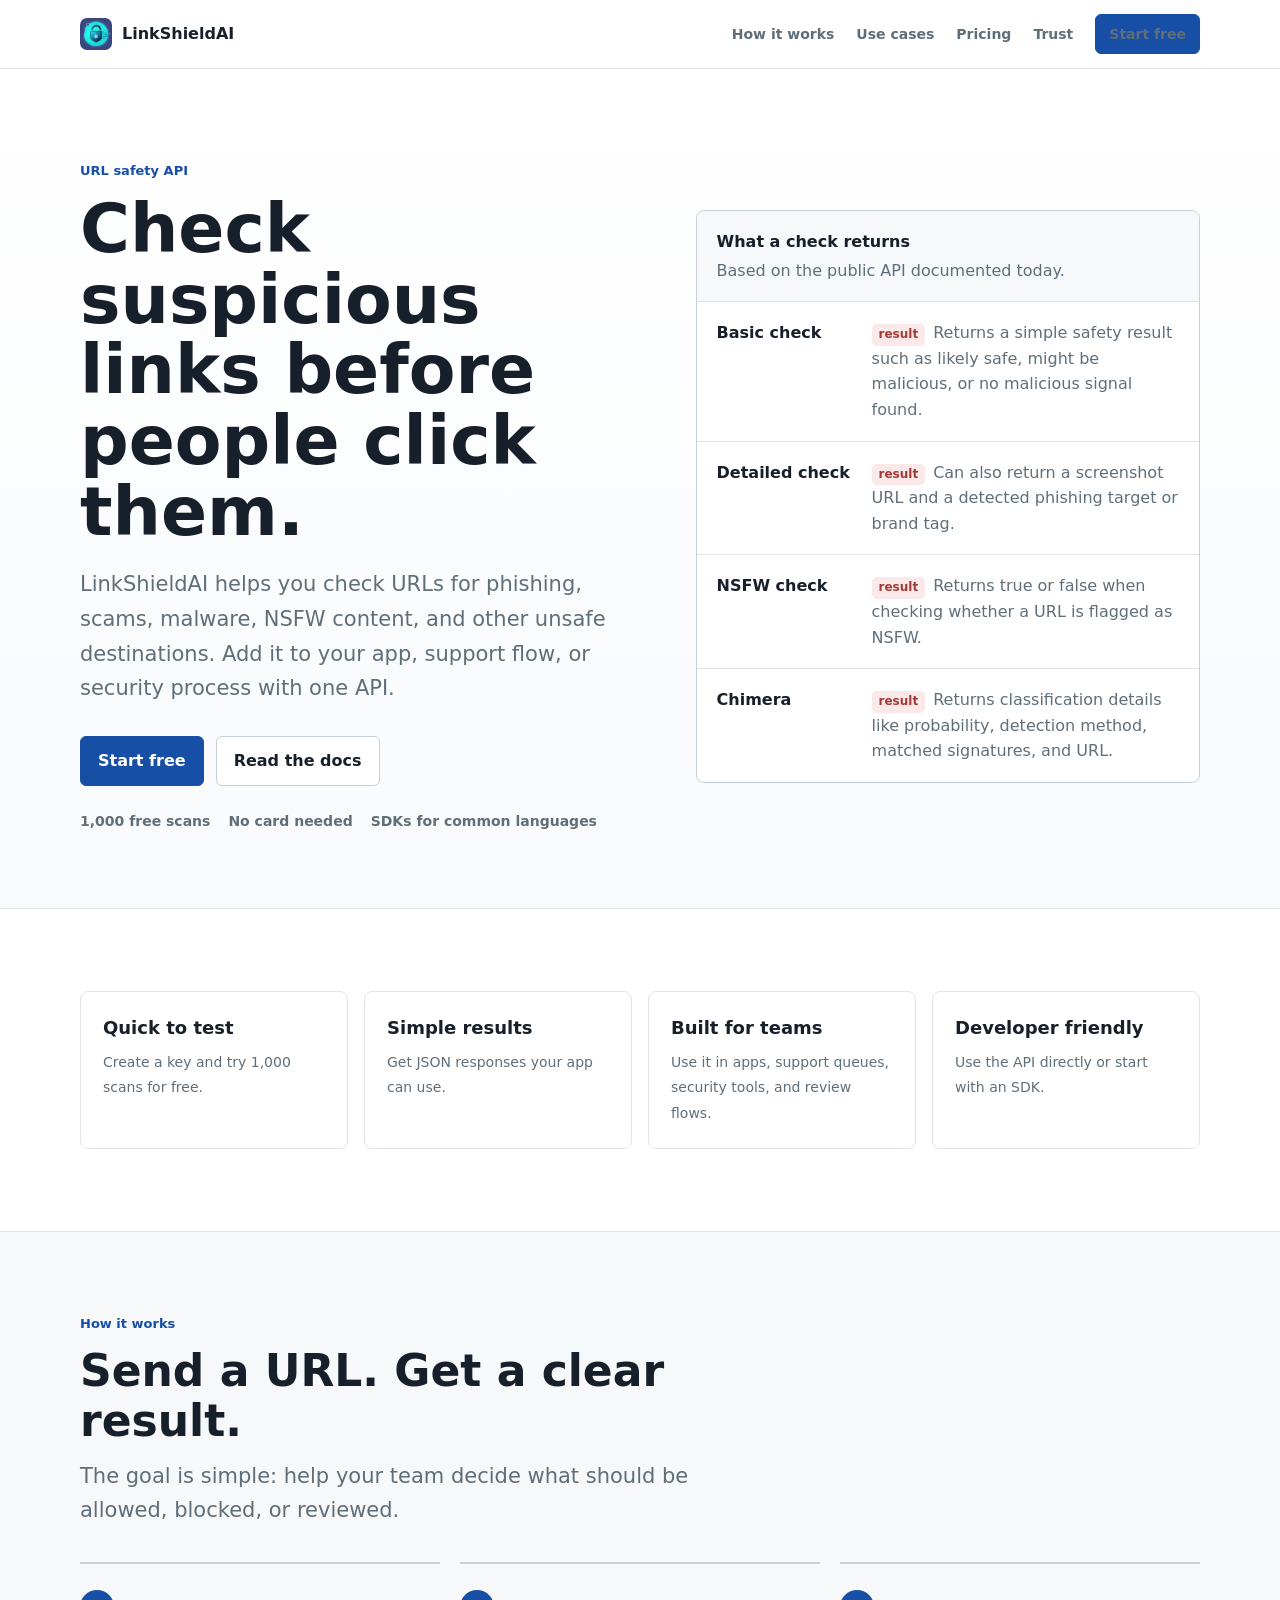
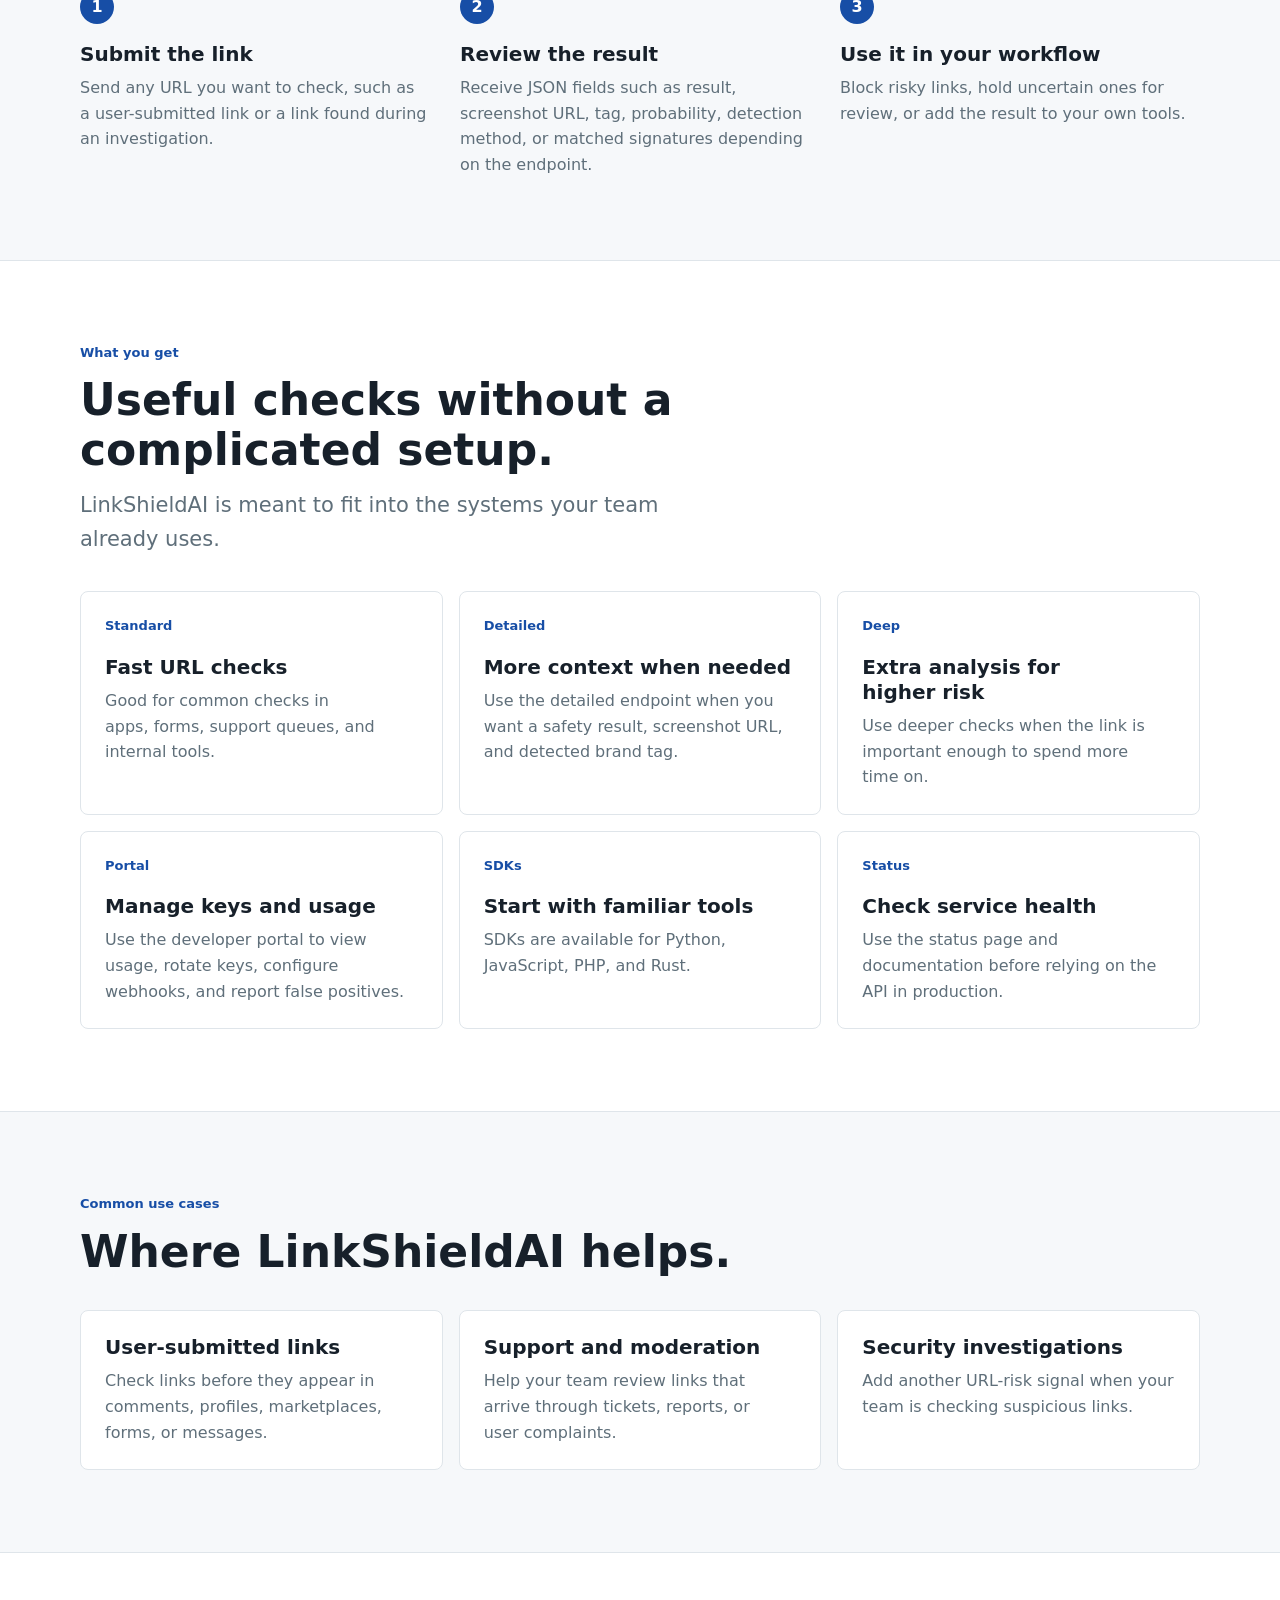
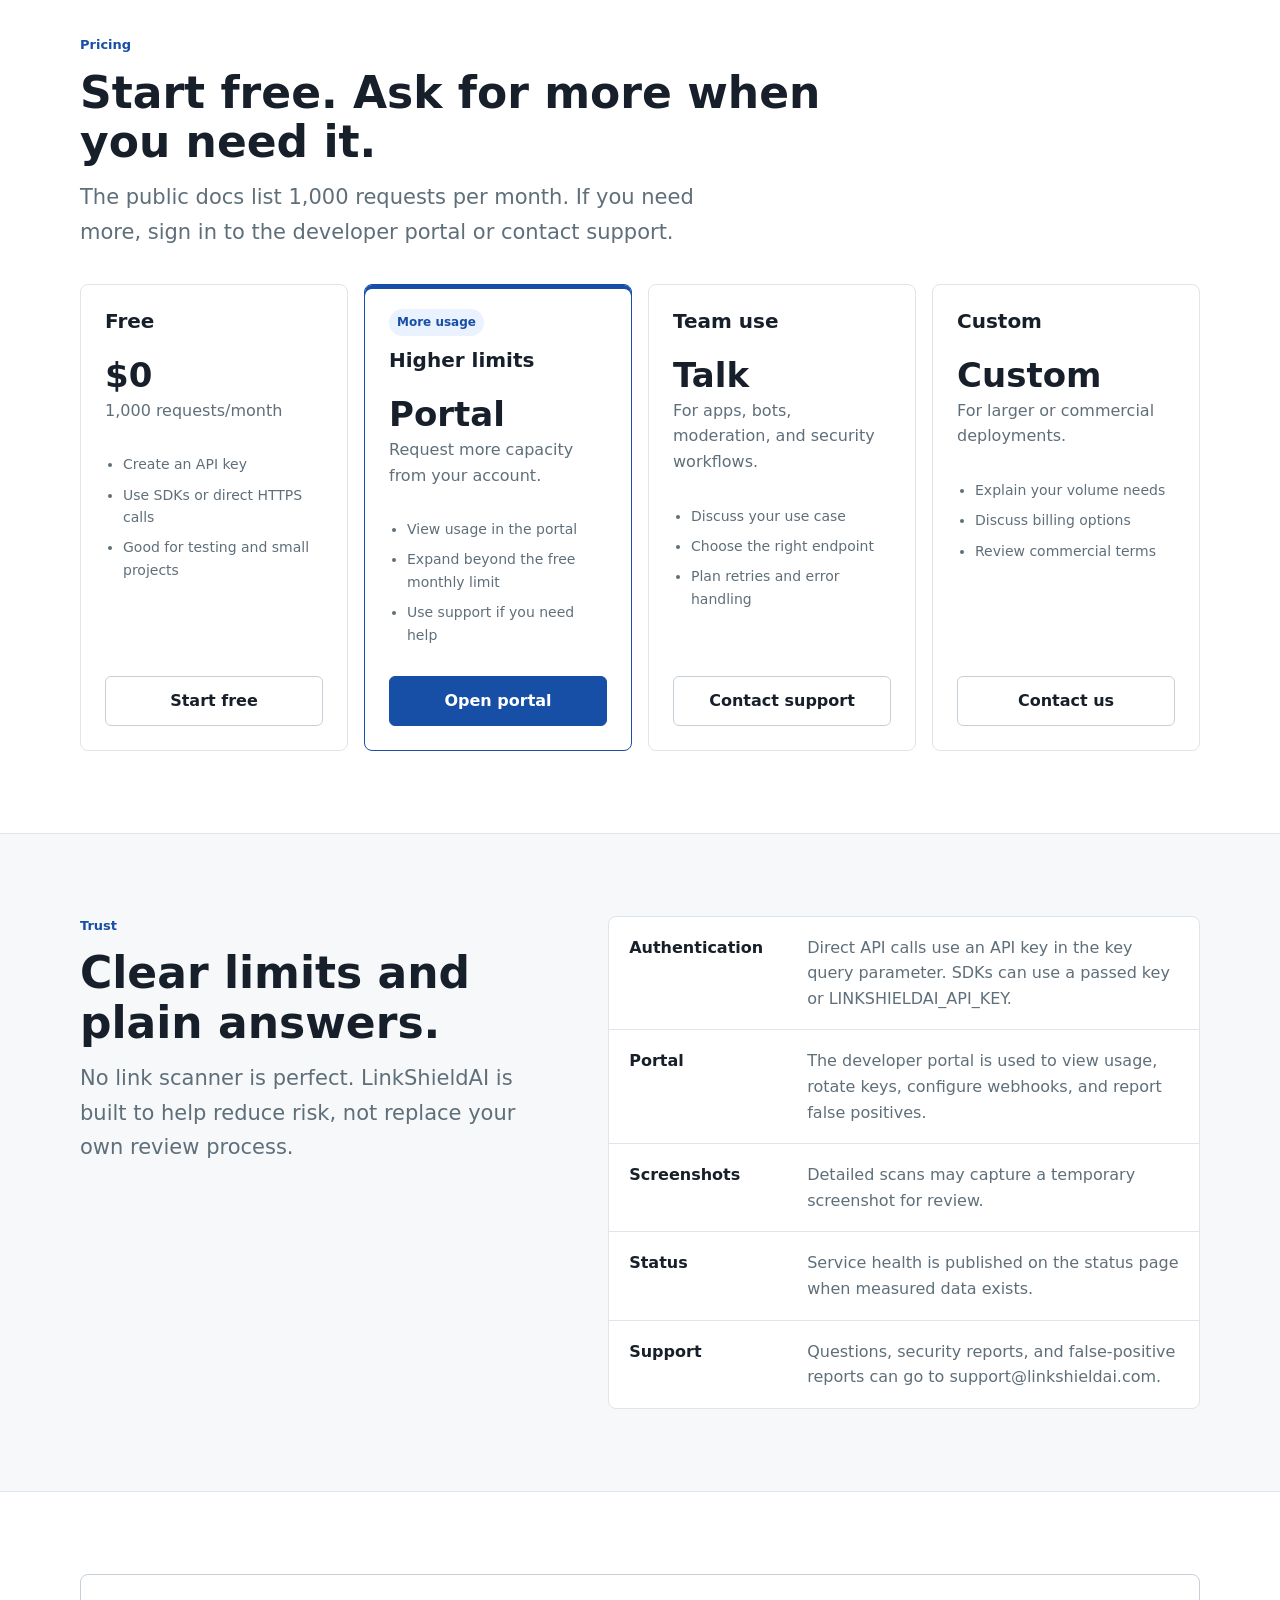
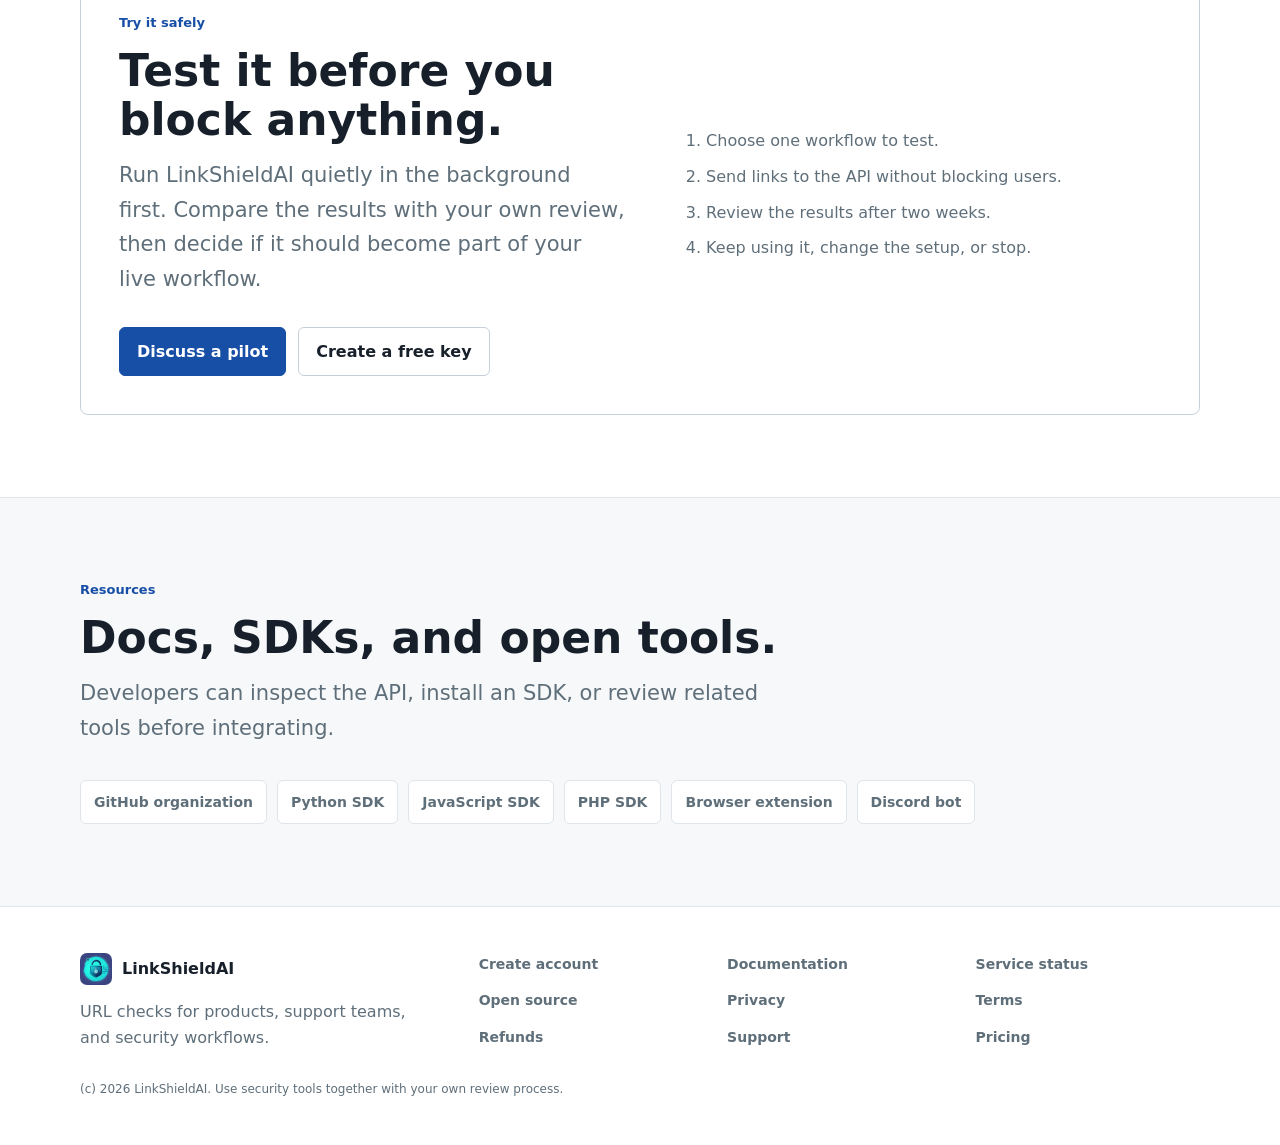
==== index.html @ 3c416af1 "Revamped the site. - Clearer text, product goals. - Changed design." ====
<!doctype html>
<html lang="en">
<head>
  <meta charset="utf-8">
  <meta name="viewport" content="width=device-width, initial-scale=1">
  <meta name="description" content="LinkShieldAI checks URLs for phishing, scams, malware, redirects, and unsafe content before people click.">
  <meta name="theme-color" content="#ffffff">
  <title>LinkShieldAI | Check risky links before people click</title>
  <link rel="icon" type="image/png" href="lsa.png">
  <link rel="apple-touch-icon" href="lsa.png">
  <style>
    :root {
      color-scheme: light;
      --bg: #ffffff;
      --soft-bg: #f6f8fa;
      --text: #17202a;
      --muted: #5f6f7a;
      --line: #dfe5ea;
      --line-dark: #c7d0d8;
      --primary: #174ea6;
      --primary-dark: #123c80;
      --good: #1f7a4d;
      --warn: #a15c00;
      --bad: #a33a35;
      --max: 1120px;
    }

    * { box-sizing: border-box; }
    html { scroll-behavior: smooth; }
    body {
      margin: 0;
      background: var(--bg);
      color: var(--text);
      font: 16px/1.6 Inter, ui-sans-serif, system-ui, -apple-system, "Segoe UI", sans-serif;
    }
    a { color: inherit; }
    img { max-width: 100%; }
    :focus-visible { outline: 3px solid rgba(23, 78, 166, .35); outline-offset: 3px; }

    .skip {
      position: fixed;
      top: 10px;
      left: 10px;
      z-index: 20;
      transform: translateY(-160%);
      padding: 10px 14px;
      border-radius: 6px;
      background: var(--text);
      color: #fff;
      font-weight: 800;
    }
    .skip:focus { transform: none; }

    .wrap {
      width: min(var(--max), calc(100% - 40px));
      margin: auto;
    }

    .topbar {
      position: sticky;
      top: 0;
      z-index: 10;
      border-bottom: 1px solid var(--line);
      background: rgba(255, 255, 255, .94);
      backdrop-filter: blur(12px);
    }
    .nav {
      min-height: 68px;
      display: flex;
      align-items: center;
      justify-content: space-between;
      gap: 24px;
    }
    .brand {
      display: flex;
      align-items: center;
      gap: 10px;
      color: var(--text);
      text-decoration: none;
      font-weight: 850;
    }
    .brand img {
      width: 32px;
      height: 32px;
      border-radius: 7px;
      object-fit: cover;
    }
    .nav-links {
      display: flex;
      align-items: center;
      gap: 22px;
    }
    .nav-links a {
      color: var(--muted);
      text-decoration: none;
      font-size: 14px;
      font-weight: 700;
    }
    .nav-links a:hover { color: var(--text); }

    .button {
      display: inline-flex;
      min-height: 46px;
      align-items: center;
      justify-content: center;
      padding: 11px 17px;
      border: 1px solid var(--primary);
      border-radius: 6px;
      background: var(--primary);
      color: #fff;
      text-decoration: none;
      font-weight: 800;
    }
    .button:hover { background: var(--primary-dark); border-color: var(--primary-dark); }
    .button.secondary {
      background: #fff;
      color: var(--text);
      border-color: var(--line-dark);
    }
    .button.secondary:hover {
      background: var(--soft-bg);
      border-color: var(--line-dark);
    }
    .button.small {
      min-height: 38px;
      padding: 8px 13px;
      font-size: 14px;
    }

    .hero {
      padding: 92px 0 76px;
      border-bottom: 1px solid var(--line);
      background: linear-gradient(180deg, #fff 0%, #f8fafc 100%);
    }
    .hero-grid {
      display: grid;
      grid-template-columns: minmax(0, 1.05fr) minmax(340px, .95fr);
      gap: 58px;
      align-items: center;
    }
    .eyebrow {
      margin: 0 0 12px;
      color: var(--primary);
      font-size: 13px;
      font-weight: 800;
    }
    h1, h2, h3, p { text-wrap: pretty; }
    h1 {
      max-width: 760px;
      margin: 0 0 20px;
      font-size: clamp(40px, 5.6vw, 68px);
      line-height: 1.04;
      letter-spacing: 0;
    }
    h2 {
      max-width: 760px;
      margin: 0 0 14px;
      font-size: clamp(30px, 3.6vw, 44px);
      line-height: 1.12;
      letter-spacing: 0;
    }
    h3 {
      margin: 0 0 8px;
      font-size: 20px;
      line-height: 1.25;
    }
    p { margin: 0; }
    .lead {
      max-width: 680px;
      color: var(--muted);
      font-size: clamp(18px, 2vw, 21px);
      line-height: 1.65;
    }
    .hero-actions {
      display: flex;
      flex-wrap: wrap;
      gap: 12px;
      margin-top: 30px;
    }
    .trust-line {
      display: flex;
      flex-wrap: wrap;
      gap: 10px 18px;
      margin-top: 24px;
      color: var(--muted);
      font-size: 14px;
      font-weight: 650;
    }

    .check-card {
      border: 1px solid var(--line-dark);
      border-radius: 8px;
      background: #fff;
      overflow: hidden;
    }
    .check-card header {
      padding: 18px 20px;
      border-bottom: 1px solid var(--line);
      background: var(--soft-bg);
    }
    .check-card header strong {
      display: block;
      margin-bottom: 3px;
      font-size: 16px;
    }
    .check-card header span,
    .check-row span,
    .card p,
    .price-card p,
    .trust-row span,
    .footer-note {
      color: var(--muted);
    }
    .check-row {
      display: grid;
      grid-template-columns: 135px 1fr;
      gap: 20px;
      align-items: start;
      padding: 18px 20px;
      border-bottom: 1px solid var(--line);
    }
    .check-row:last-child { border-bottom: 0; }
    .check-row strong { display: block; color: var(--text); }
    .check-row b {
      display: inline-block;
      margin-right: 8px;
      padding: 3px 7px;
      border-radius: 5px;
      background: #fae9e8;
      color: var(--bad);
      font-size: 12px;
      line-height: 1.3;
    }
    .badge {
      min-width: 82px;
      padding: 6px 9px;
      border-radius: 5px;
      text-align: center;
      font-size: 12px;
      font-weight: 850;
    }
    .badge.bad { background: #fae9e8; color: var(--bad); }
    .badge.warn { background: #fff3dd; color: var(--warn); }
    .badge.good { background: #e8f5ee; color: var(--good); }

    .section {
      padding: 82px 0;
      border-bottom: 1px solid var(--line);
    }
    .section.alt { background: var(--soft-bg); }
    .section-head {
      max-width: 780px;
      margin-bottom: 34px;
    }

    .proof-grid,
    .card-grid,
    .pricing-grid {
      display: grid;
      gap: 16px;
    }
    .proof-grid { grid-template-columns: repeat(4, 1fr); }
    .card-grid { grid-template-columns: repeat(3, 1fr); }
    .pricing-grid { grid-template-columns: repeat(4, 1fr); }

    .proof,
    .card,
    .price-card {
      border: 1px solid var(--line);
      border-radius: 8px;
      background: #fff;
    }
    .proof { padding: 22px; }
    .proof strong { display: block; margin-bottom: 6px; font-size: 18px; }
    .proof span { color: var(--muted); font-size: 14px; }

    .steps {
      display: grid;
      grid-template-columns: repeat(3, 1fr);
      gap: 20px;
      counter-reset: step;
    }
    .step {
      counter-increment: step;
      padding: 26px 0 0;
      border-top: 2px solid var(--line-dark);
    }
    .step::before {
      content: counter(step);
      display: grid;
      width: 34px;
      height: 34px;
      place-items: center;
      margin-bottom: 18px;
      border-radius: 50%;
      background: var(--primary);
      color: #fff;
      font-weight: 850;
    }
    .step p { color: var(--muted); }

    .card { padding: 24px; }
    .card small {
      display: block;
      margin-bottom: 18px;
      color: var(--primary);
      font-size: 13px;
      font-weight: 800;
    }

    .price-card {
      display: flex;
      min-height: 350px;
      flex-direction: column;
      padding: 24px;
    }
    .price-card.featured {
      border-color: var(--primary);
      box-shadow: inset 0 4px 0 var(--primary);
    }
    .flag {
      align-self: flex-start;
      margin-bottom: 12px;
      padding: 4px 8px;
      border-radius: 999px;
      background: #eaf1ff;
      color: var(--primary);
      font-size: 12px;
      font-weight: 850;
    }
    .price {
      margin: 16px 0 6px;
      font-size: 34px;
      line-height: 1;
      font-weight: 900;
    }
    .price small {
      color: var(--muted);
      font-size: 13px;
      font-weight: 650;
    }
    .price-card ul {
      flex: 1;
      margin: 22px 0;
      padding-left: 18px;
      color: var(--muted);
      font-size: 14px;
    }
    .price-card li { margin: 8px 0; }
    .price-card .button { width: 100%; }

    .trust-grid {
      display: grid;
      grid-template-columns: .9fr 1.1fr;
      gap: 44px;
      align-items: start;
    }
    .trust-list {
      border: 1px solid var(--line);
      border-radius: 8px;
      background: #fff;
      overflow: hidden;
    }
    .trust-row {
      display: grid;
      grid-template-columns: 160px 1fr;
      gap: 18px;
      padding: 18px 20px;
      border-bottom: 1px solid var(--line);
    }
    .trust-row:last-child { border-bottom: 0; }

    .pilot {
      padding: 38px;
      border: 1px solid var(--line-dark);
      border-radius: 8px;
      background: #fff;
    }
    .pilot-grid {
      display: grid;
      grid-template-columns: 1.05fr .95fr;
      gap: 38px;
      align-items: center;
    }
    .pilot ol {
      margin: 0;
      padding-left: 22px;
      color: var(--muted);
    }
    .pilot li { margin: 10px 0; }

    .links-row {
      display: flex;
      flex-wrap: wrap;
      gap: 10px;
    }
    .links-row a {
      padding: 10px 13px;
      border: 1px solid var(--line);
      border-radius: 6px;
      background: #fff;
      color: var(--muted);
      text-decoration: none;
      font-size: 14px;
      font-weight: 700;
    }
    .links-row a:hover {
      color: var(--text);
      border-color: var(--line-dark);
    }

    footer {
      padding: 46px 0;
      background: #fff;
    }
    .footer-grid {
      display: grid;
      grid-template-columns: 1fr 2fr;
      gap: 38px;
    }
    .footer-links {
      display: grid;
      grid-template-columns: repeat(3, 1fr);
      gap: 12px 24px;
    }
    .footer-links a {
      color: var(--muted);
      text-decoration: none;
      font-size: 14px;
      font-weight: 650;
    }
    .footer-links a:hover { color: var(--text); }
    .copyright {
      margin-top: 30px;
      color: var(--muted);
      font-size: 12px;
    }

    @media (max-width: 940px) {
      .hero-grid,
      .trust-grid,
      .pilot-grid {
        grid-template-columns: 1fr;
      }
      .proof-grid,
      .pricing-grid {
        grid-template-columns: repeat(2, 1fr);
      }
      .card-grid,
      .steps {
        grid-template-columns: 1fr;
      }
      .nav-links a:not(.button) { display: none; }
    }

    @media (max-width: 620px) {
      .wrap { width: min(100% - 28px, var(--max)); }
      .hero { padding: 68px 0 54px; }
      .section { padding: 62px 0; }
      h1 { font-size: 40px; }
      h2 { font-size: 30px; }
      .nav { min-height: 64px; }
      .nav-links .button { display: none; }
      .hero-actions .button { width: 100%; }
      .proof-grid,
      .pricing-grid {
        grid-template-columns: 1fr;
      }
      .check-row,
      .trust-row {
        grid-template-columns: 1fr;
      }
      .badge { justify-self: start; }
      .pilot { padding: 26px; }
      .footer-grid { grid-template-columns: 1fr; }
      .footer-links { grid-template-columns: 1fr 1fr; }
    }

    @media (max-width: 420px) {
      .brand span { display: none; }
      h1 { font-size: 36px; }
      .footer-links { grid-template-columns: 1fr; }
    }

    @media (prefers-reduced-motion: reduce) {
      html { scroll-behavior: auto; }
    }
  </style>
</head>
<body>
<a class="skip" href="#main">Skip to content</a>

<header class="topbar">
  <nav class="nav wrap" aria-label="Primary navigation">
    <a class="brand" href="#top"><img src="lsa.png" alt=""><span>LinkShieldAI</span></a>
    <div class="nav-links">
      <a href="#how">How it works</a>
      <a href="#uses">Use cases</a>
      <a href="#pricing">Pricing</a>
      <a href="#trust">Trust</a>
      <a class="button small" href="https://developer.linkshieldai.com/portal.php?signup=1">Start free</a>
    </div>
  </nav>
</header>

<main id="main">
  <section class="hero" id="top">
    <div class="wrap hero-grid">
      <div>
        <p class="eyebrow">URL safety API</p>
        <h1>Check suspicious links before people click them.</h1>
        <p class="lead">LinkShieldAI helps you check URLs for phishing, scams, malware, NSFW content, and other unsafe destinations. Add it to your app, support flow, or security process with one API.</p>
        <div class="hero-actions">
          <a class="button" href="https://developer.linkshieldai.com/portal.php?signup=1">Start free</a>
          <a class="button secondary" href="https://docs.linkshieldai.com/">Read the docs</a>
        </div>
        <div class="trust-line">
          <span>1,000 free scans</span>
          <span>No card needed</span>
          <span>SDKs for common languages</span>
        </div>
      </div>

      <aside class="check-card" aria-label="Example API result">
        <header>
          <strong>What a check returns</strong>
          <span>Based on the public API documented today.</span>
        </header>
        <div class="check-row">
          <strong>Basic check</strong>
          <span><b>result</b>Returns a simple safety result such as likely safe, might be malicious, or no malicious signal found.</span>
        </div>
        <div class="check-row">
          <strong>Detailed check</strong>
          <span><b>result</b>Can also return a screenshot URL and a detected phishing target or brand tag.</span>
        </div>
        <div class="check-row">
          <strong>NSFW check</strong>
          <span><b>result</b>Returns true or false when checking whether a URL is flagged as NSFW.</span>
        </div>
        <div class="check-row">
          <strong>Chimera</strong>
          <span><b>result</b>Returns classification details like probability, detection method, matched signatures, and URL.</span>
        </div>
      </aside>
    </div>
  </section>

  <section class="section">
    <div class="wrap proof-grid">
      <div class="proof"><strong>Quick to test</strong><span>Create a key and try 1,000 scans for free.</span></div>
      <div class="proof"><strong>Simple results</strong><span>Get JSON responses your app can use.</span></div>
      <div class="proof"><strong>Built for teams</strong><span>Use it in apps, support queues, security tools, and review flows.</span></div>
      <div class="proof"><strong>Developer friendly</strong><span>Use the API directly or start with an SDK.</span></div>
    </div>
  </section>

  <section class="section alt" id="how">
    <div class="wrap">
      <div class="section-head">
        <p class="eyebrow">How it works</p>
        <h2>Send a URL. Get a clear result.</h2>
        <p class="lead">The goal is simple: help your team decide what should be allowed, blocked, or reviewed.</p>
      </div>
      <div class="steps">
        <div class="step"><h3>Submit the link</h3><p>Send any URL you want to check, such as a user-submitted link or a link found during an investigation.</p></div>
        <div class="step"><h3>Review the result</h3><p>Receive JSON fields such as result, screenshot URL, tag, probability, detection method, or matched signatures depending on the endpoint.</p></div>
        <div class="step"><h3>Use it in your workflow</h3><p>Block risky links, hold uncertain ones for review, or add the result to your own tools.</p></div>
      </div>
    </div>
  </section>

  <section class="section" id="product">
    <div class="wrap">
      <div class="section-head">
        <p class="eyebrow">What you get</p>
        <h2>Useful checks without a complicated setup.</h2>
        <p class="lead">LinkShieldAI is meant to fit into the systems your team already uses.</p>
      </div>
      <div class="card-grid">
        <article class="card"><small>Standard</small><h3>Fast URL checks</h3><p>Good for common checks in apps, forms, support queues, and internal tools.</p></article>
        <article class="card"><small>Detailed</small><h3>More context when needed</h3><p>Use the detailed endpoint when you want a safety result, screenshot URL, and detected brand tag.</p></article>
        <article class="card"><small>Deep</small><h3>Extra analysis for higher risk</h3><p>Use deeper checks when the link is important enough to spend more time on.</p></article>
        <article class="card"><small>Portal</small><h3>Manage keys and usage</h3><p>Use the developer portal to view usage, rotate keys, configure webhooks, and report false positives.</p></article>
        <article class="card"><small>SDKs</small><h3>Start with familiar tools</h3><p>SDKs are available for Python, JavaScript, PHP, and Rust.</p></article>
        <article class="card"><small>Status</small><h3>Check service health</h3><p>Use the status page and documentation before relying on the API in production.</p></article>
      </div>
    </div>
  </section>

  <section class="section alt" id="uses">
    <div class="wrap">
      <div class="section-head">
        <p class="eyebrow">Common use cases</p>
        <h2>Where LinkShieldAI helps.</h2>
      </div>
      <div class="card-grid">
        <article class="card"><h3>User-submitted links</h3><p>Check links before they appear in comments, profiles, marketplaces, forms, or messages.</p></article>
        <article class="card"><h3>Support and moderation</h3><p>Help your team review links that arrive through tickets, reports, or user complaints.</p></article>
        <article class="card"><h3>Security investigations</h3><p>Add another URL-risk signal when your team is checking suspicious links.</p></article>
      </div>
    </div>
  </section>

  <section class="section" id="pricing">
    <div class="wrap">
      <div class="section-head">
        <p class="eyebrow">Pricing</p>
        <h2>Start free. Ask for more when you need it.</h2>
        <p class="lead">The public docs list 1,000 requests per month. If you need more, sign in to the developer portal or contact support.</p>
      </div>
      <div class="pricing-grid">
        <article class="price-card">
          <h3>Free</h3>
          <div class="price">$0</div>
          <p>1,000 requests/month</p>
          <ul><li>Create an API key</li><li>Use SDKs or direct HTTPS calls</li><li>Good for testing and small projects</li></ul>
          <a class="button secondary" href="https://developer.linkshieldai.com/portal.php?signup=1">Start free</a>
        </article>
        <article class="price-card featured">
          <span class="flag">More usage</span>
          <h3>Higher limits</h3>
          <div class="price">Portal</div>
          <p>Request more capacity from your account.</p>
          <ul><li>View usage in the portal</li><li>Expand beyond the free monthly limit</li><li>Use support if you need help</li></ul>
          <a class="button" href="https://developer.linkshieldai.com/">Open portal</a>
        </article>
        <article class="price-card">
          <h3>Team use</h3>
          <div class="price">Talk</div>
          <p>For apps, bots, moderation, and security workflows.</p>
          <ul><li>Discuss your use case</li><li>Choose the right endpoint</li><li>Plan retries and error handling</li></ul>
          <a class="button secondary" href="mailto:support@linkshieldai.com?subject=LinkShieldAI%20team%20use">Contact support</a>
        </article>
        <article class="price-card">
          <h3>Custom</h3>
          <div class="price">Custom</div>
          <p>For larger or commercial deployments.</p>
          <ul><li>Explain your volume needs</li><li>Discuss billing options</li><li>Review commercial terms</li></ul>
          <a class="button secondary" href="mailto:support@linkshieldai.com?subject=Custom%20LinkShieldAI%20usage">Contact us</a>
        </article>
      </div>
    </div>
  </section>

  <section class="section alt" id="trust">
    <div class="wrap trust-grid">
      <div>
        <p class="eyebrow">Trust</p>
        <h2>Clear limits and plain answers.</h2>
        <p class="lead">No link scanner is perfect. LinkShieldAI is built to help reduce risk, not replace your own review process.</p>
      </div>
      <div class="trust-list">
        <div class="trust-row"><strong>Authentication</strong><span>Direct API calls use an API key in the key query parameter. SDKs can use a passed key or LINKSHIELDAI_API_KEY.</span></div>
        <div class="trust-row"><strong>Portal</strong><span>The developer portal is used to view usage, rotate keys, configure webhooks, and report false positives.</span></div>
        <div class="trust-row"><strong>Screenshots</strong><span>Detailed scans may capture a temporary screenshot for review.</span></div>
        <div class="trust-row"><strong>Status</strong><span>Service health is published on the status page when measured data exists.</span></div>
        <div class="trust-row"><strong>Support</strong><span>Questions, security reports, and false-positive reports can go to support@linkshieldai.com.</span></div>
      </div>
    </div>
  </section>

  <section class="section">
    <div class="wrap pilot">
      <div class="pilot-grid">
        <div>
          <p class="eyebrow">Try it safely</p>
          <h2>Test it before you block anything.</h2>
          <p class="lead">Run LinkShieldAI quietly in the background first. Compare the results with your own review, then decide if it should become part of your live workflow.</p>
          <div class="hero-actions">
            <a class="button" href="mailto:support@linkshieldai.com?subject=30-day%20URL-risk%20design%20partnership">Discuss a pilot</a>
            <a class="button secondary" href="https://developer.linkshieldai.com/portal.php?signup=1">Create a free key</a>
          </div>
        </div>
        <ol>
          <li>Choose one workflow to test.</li>
          <li>Send links to the API without blocking users.</li>
          <li>Review the results after two weeks.</li>
          <li>Keep using it, change the setup, or stop.</li>
        </ol>
      </div>
    </div>
  </section>

  <section class="section alt">
    <div class="wrap">
      <div class="section-head">
        <p class="eyebrow">Resources</p>
        <h2>Docs, SDKs, and open tools.</h2>
        <p class="lead">Developers can inspect the API, install an SDK, or review related tools before integrating.</p>
      </div>
      <div class="links-row">
        <a href="https://github.com/LinkShieldAI">GitHub organization</a>
        <a href="https://pypi.org/project/linkshieldai/">Python SDK</a>
        <a href="https://www.npmjs.com/package/linkshieldai">JavaScript SDK</a>
        <a href="https://packagist.org/packages/linkshieldai/linkshieldai">PHP SDK</a>
        <a href="https://github.com/LinkShieldAI/linkshieldai-extension">Browser extension</a>
        <a href="https://discord.com/oauth2/authorize?client_id=839192943931162643&amp;permissions=1099511965760&amp;scope=bot">Discord bot</a>
      </div>
    </div>
  </section>
</main>

<footer>
  <div class="wrap">
    <div class="footer-grid">
      <div>
        <a class="brand" href="#top"><img src="lsa.png" alt=""><span>LinkShieldAI</span></a>
        <p class="footer-note" style="margin-top:14px">URL checks for products, support teams, and security workflows.</p>
      </div>
      <div class="footer-links">
        <a href="https://developer.linkshieldai.com/portal.php?signup=1">Create account</a>
        <a href="https://docs.linkshieldai.com/">Documentation</a>
        <a href="https://developer.linkshieldai.com/status.php">Service status</a>
        <a href="https://github.com/LinkShieldAI">Open source</a>
        <a href="privacy-policy.html">Privacy</a>
        <a href="terms-of-service.html">Terms</a>
        <a href="refund-policy.html">Refunds</a>
        <a href="mailto:support@linkshieldai.com">Support</a>
        <a href="#pricing">Pricing</a>
      </div>
    </div>
    <p class="copyright">(c) 2026 LinkShieldAI. Use security tools together with your own review process.</p>
  </div>
</footer>
</body>
</html>
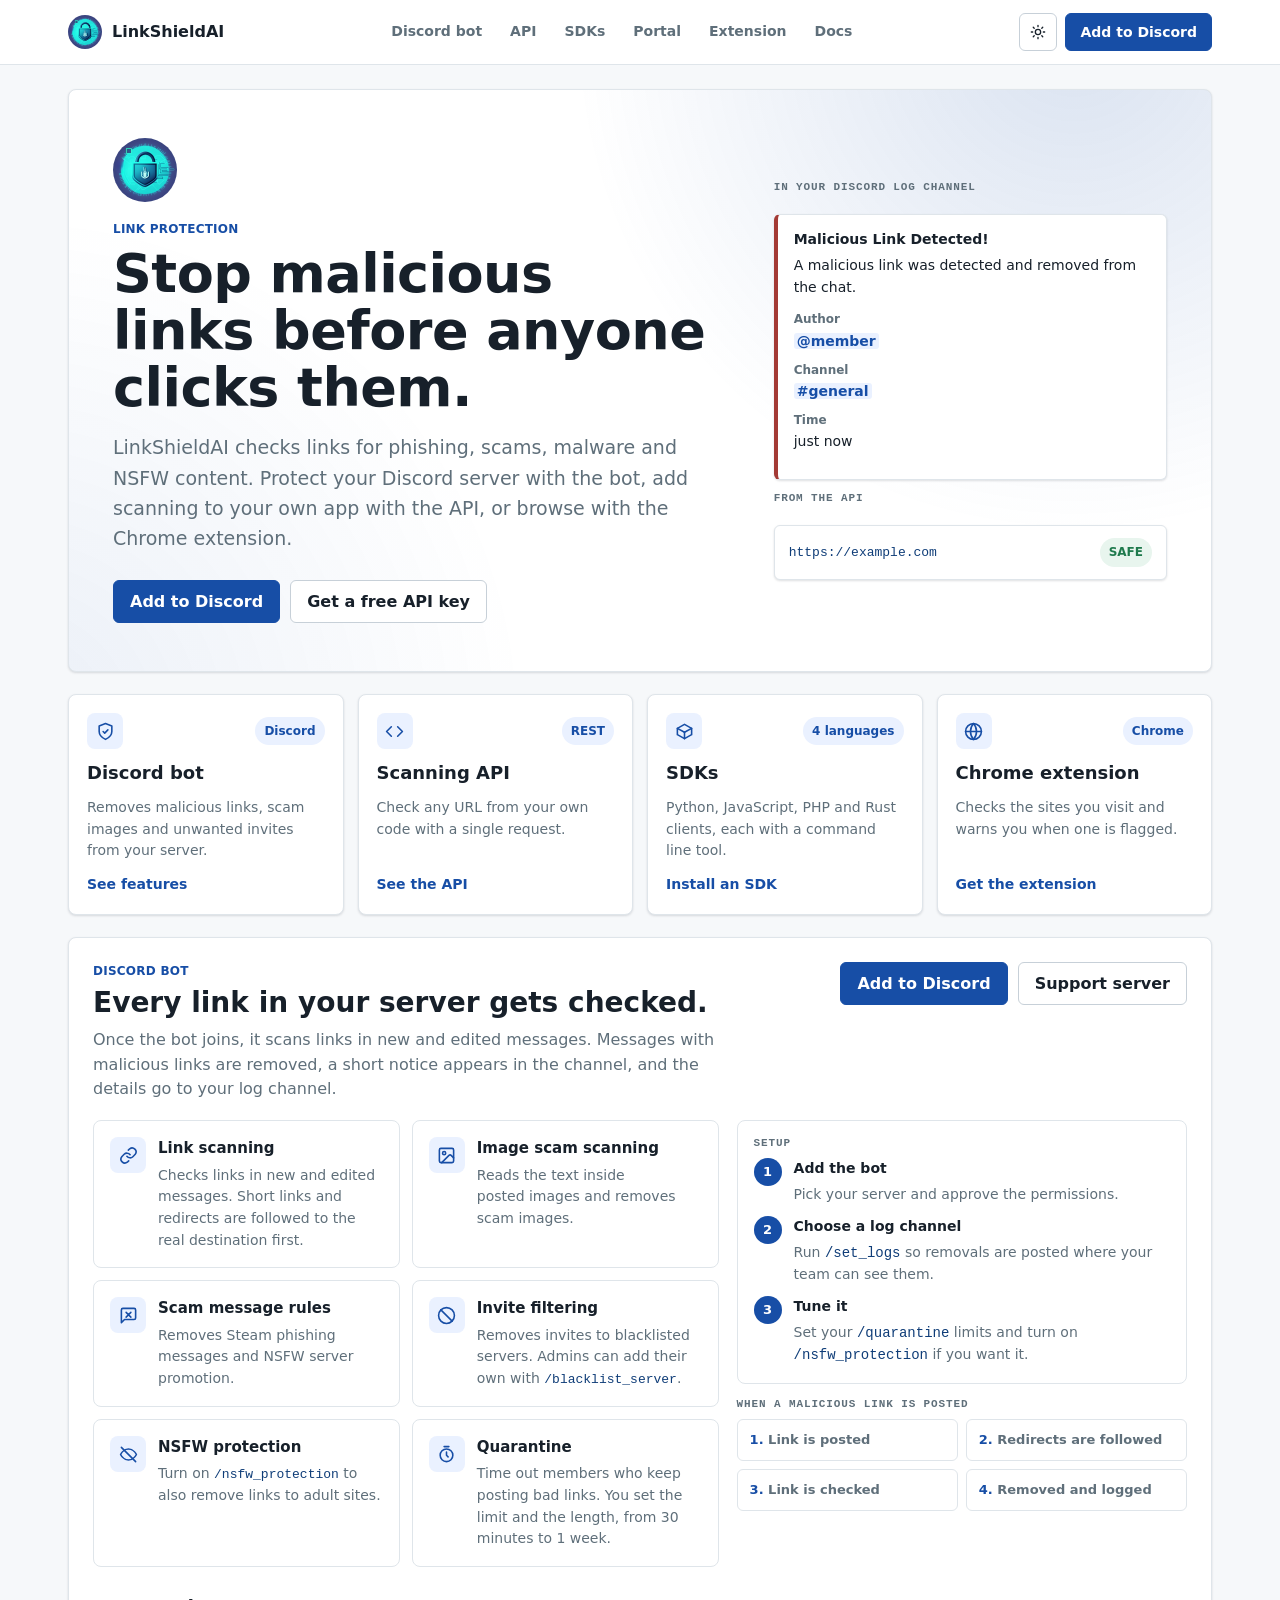
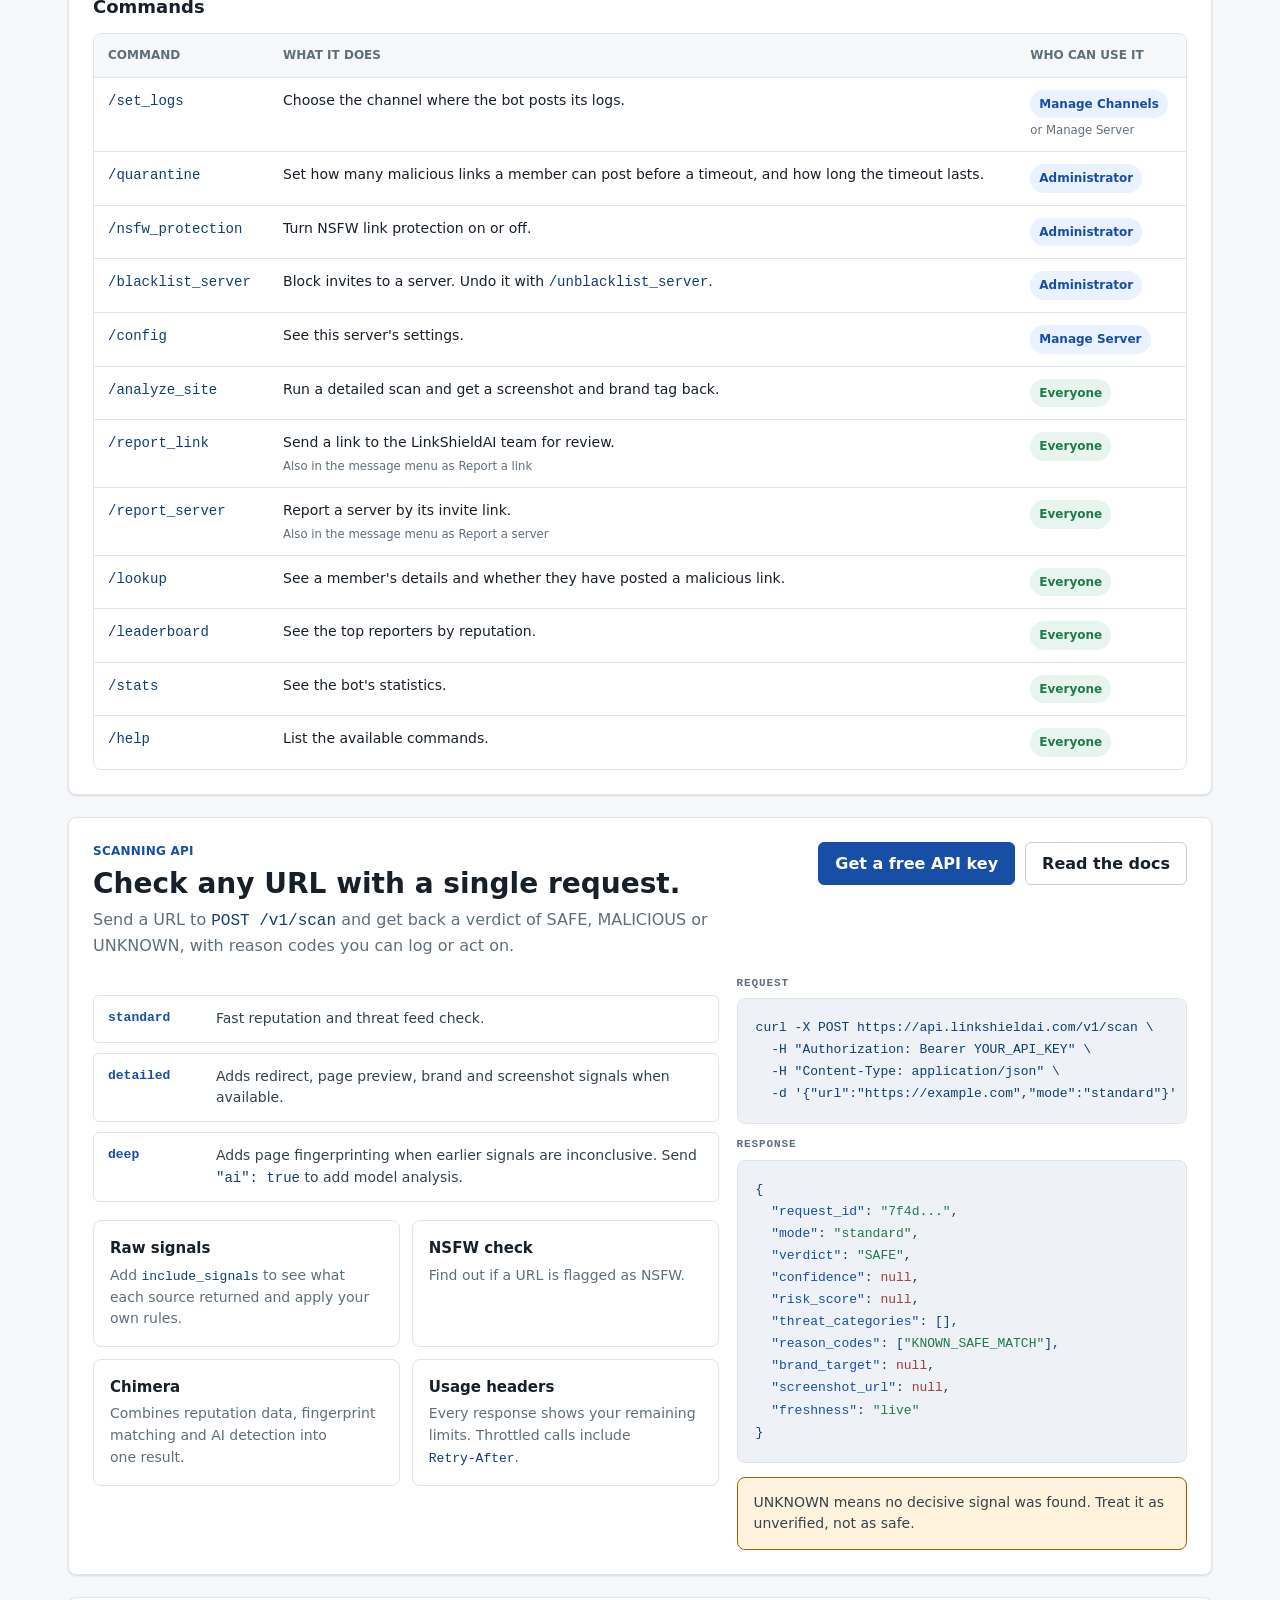
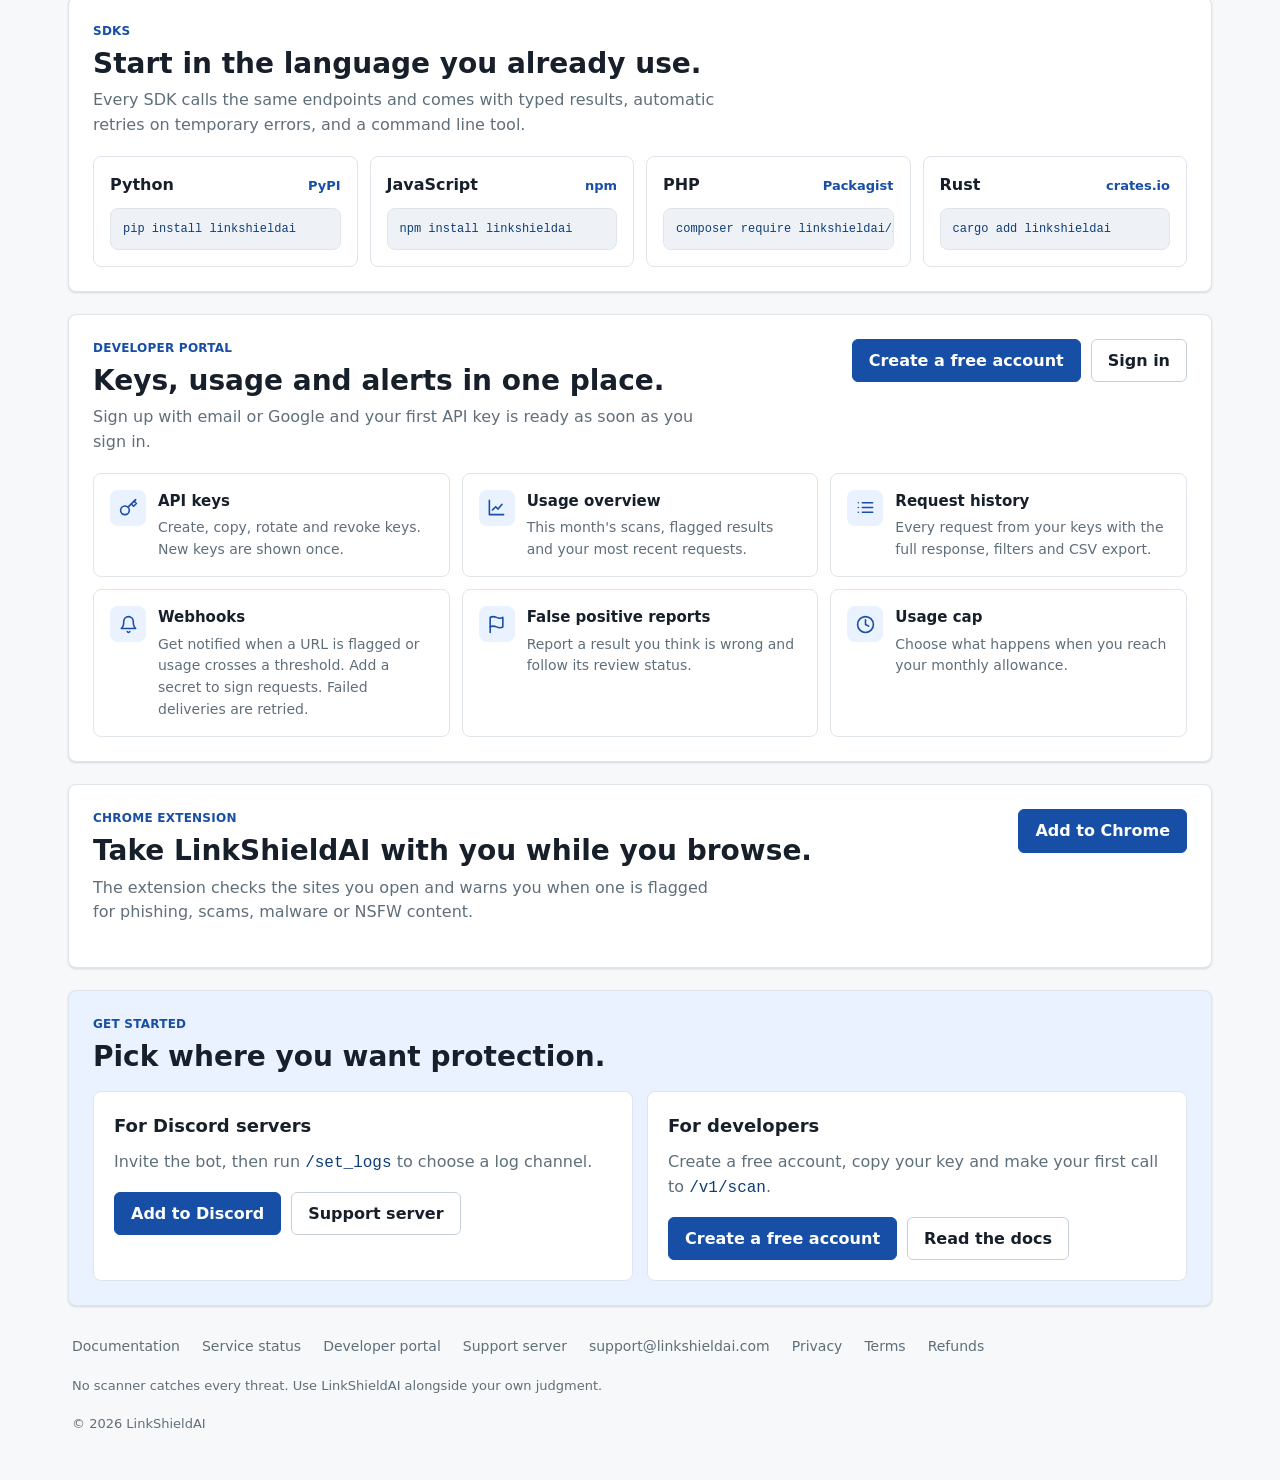
==== commit 2b5f771d: "Add files via upload" ====
--- a/index.html
+++ b/index.html
@@ -3,725 +3,743 @@
 <head>
   <meta charset="utf-8">
   <meta name="viewport" content="width=device-width, initial-scale=1">
-  <meta name="description" content="LinkShieldAI checks URLs for phishing, scams, malware, redirects, and unsafe content before people click.">
-  <meta name="theme-color" content="#ffffff">
-  <title>LinkShieldAI | Check risky links before people click</title>
+  <script>(function(){try{var t=localStorage.getItem('lsa-theme');if(t==='light'||t==='dark')document.documentElement.setAttribute('data-theme',t);}catch(e){}})();</script>
+  <title>LinkShieldAI | Link protection for Discord and developers</title>
+  <meta name="description" content="LinkShieldAI finds phishing, scam, malware and NSFW links. Protect your Discord server with the bot, scan URLs from your own app with the API and SDKs, or browse with the Chrome extension.">
+  <meta property="og:title" content="LinkShieldAI">
+  <meta property="og:description" content="Stop malicious links before anyone clicks them. Discord bot, scanning API, SDKs and Chrome extension.">
+  <meta property="og:image" content="https://linkshieldai.com/lsa.png">
+  <meta property="og:url" content="https://linkshieldai.com/">
+  <meta name="theme-color" content="#f6f8fa" media="(prefers-color-scheme: light)">
+  <meta name="theme-color" content="#101418" media="(prefers-color-scheme: dark)">
   <link rel="icon" type="image/png" href="lsa.png">
   <link rel="apple-touch-icon" href="lsa.png">
   <style>
+    /* Same tokens as the developer dashboard (API/dashboard/style.css). */
     :root {
       color-scheme: light;
-      --bg: #ffffff;
+      --primary: #174ea6;
+      --primary-dark: #123c80;
+      --surface: #ffffff;
       --soft-bg: #f6f8fa;
       --text: #17202a;
+      --body-copy: #33424d;
       --muted: #5f6f7a;
       --line: #dfe5ea;
       --line-dark: #c7d0d8;
-      --primary: #174ea6;
-      --primary-dark: #123c80;
       --good: #1f7a4d;
       --warn: #a15c00;
       --bad: #a33a35;
-      --max: 1120px;
+      --tag-bg: #eaf1ff;
+      --good-bg: #e8f5ee;
+      --warning-bg: #fff3dd;
+      --danger-bg: #fae9e8;
+      --bg: var(--soft-bg);
+      --panel: var(--surface);
+      --panel-2: #eef2f7;
+      --sidebar-bg: var(--surface);
+      --code-bg: #eef2f6;
+      --code-text: #0f3d78;
+      --btn-text: #ffffff;
+      --shadow: 0 1px 2px rgba(16, 24, 40, .06), 0 1px 3px rgba(16, 24, 40, .08);
+      --radius-card: 8px;
+      --radius-control: 6px;
+      --mono: "Cascadia Mono", ui-monospace, SFMono-Regular, Consolas, Menlo, monospace;
+    }
+    @media (prefers-color-scheme: dark) {
+      :root:not([data-theme="light"]) {
+        color-scheme: dark;
+        --primary: #7fb3ff;
+        --primary-dark: #a7caff;
+        --surface: #151b22;
+        --soft-bg: #161d24;
+        --text: #edf2f7;
+        --body-copy: #d4dbe3;
+        --muted: #a8b3bd;
+        --line: #2a3440;
+        --line-dark: #3a4654;
+        --good: #7fd7a5;
+        --warn: #f3bd65;
+        --bad: #f18c87;
+        --tag-bg: #1b2d48;
+        --good-bg: #1c3127;
+        --warning-bg: #342819;
+        --danger-bg: #3a2224;
+        --bg: #101418;
+        --panel-2: #1b2531;
+        --sidebar-bg: #12181f;
+        --code-bg: #0f151c;
+        --code-text: #a7d8ff;
+        --btn-text: #0a1424;
+        --shadow: 0 1px 2px rgba(0, 0, 0, .5);
+      }
+    }
+    :root[data-theme="dark"] {
+      color-scheme: dark;
+      --primary: #7fb3ff;
+      --primary-dark: #a7caff;
+      --surface: #151b22;
+      --soft-bg: #161d24;
+      --text: #edf2f7;
+      --body-copy: #d4dbe3;
+      --muted: #a8b3bd;
+      --line: #2a3440;
+      --line-dark: #3a4654;
+      --good: #7fd7a5;
+      --warn: #f3bd65;
+      --bad: #f18c87;
+      --tag-bg: #1b2d48;
+      --good-bg: #1c3127;
+      --warning-bg: #342819;
+      --danger-bg: #3a2224;
+      --bg: #101418;
+      --panel-2: #1b2531;
+      --sidebar-bg: #12181f;
+      --code-bg: #0f151c;
+      --code-text: #a7d8ff;
+      --btn-text: #0a1424;
+      --shadow: 0 1px 2px rgba(0, 0, 0, .5);
     }
 
     * { box-sizing: border-box; }
-    html { scroll-behavior: smooth; }
+    html { scroll-behavior: smooth; scroll-padding-top: 88px; }
     body {
       margin: 0;
+      min-height: 100vh;
+      font-family: Inter, ui-sans-serif, system-ui, -apple-system, BlinkMacSystemFont, "Segoe UI", sans-serif;
+      line-height: 1.55;
       background: var(--bg);
       color: var(--text);
-      font: 16px/1.6 Inter, ui-sans-serif, system-ui, -apple-system, "Segoe UI", sans-serif;
-    }
-    a { color: inherit; }
-    img { max-width: 100%; }
-    :focus-visible { outline: 3px solid rgba(23, 78, 166, .35); outline-offset: 3px; }
-
+    }
+    a { color: inherit; text-decoration: none; }
+    h1, h2, h3, p { margin: 0; text-wrap: pretty; }
+    code, pre { font-family: var(--mono); }
+    code { color: var(--code-text); }
+    :focus-visible { outline: 2px solid color-mix(in srgb, var(--primary) 60%, transparent); outline-offset: 2px; }
+    .muted { color: var(--muted); }
     .skip {
-      position: fixed;
-      top: 10px;
-      left: 10px;
-      z-index: 20;
-      transform: translateY(-160%);
-      padding: 10px 14px;
-      border-radius: 6px;
-      background: var(--text);
-      color: #fff;
-      font-weight: 800;
+      position: fixed; top: 10px; left: 10px; z-index: 30;
+      padding: 10px 14px; border-radius: var(--radius-control);
+      background: var(--primary); color: var(--btn-text); font-weight: 800;
+      transform: translateY(-200%);
     }
     .skip:focus { transform: none; }
 
-    .wrap {
-      width: min(var(--max), calc(100% - 40px));
-      margin: auto;
-    }
-
-    .topbar {
-      position: sticky;
-      top: 0;
-      z-index: 10;
+    /* Top bar */
+    .topnav {
+      position: sticky; top: 0; z-index: 20;
+      background: color-mix(in srgb, var(--sidebar-bg) 92%, transparent);
       border-bottom: 1px solid var(--line);
-      background: rgba(255, 255, 255, .94);
       backdrop-filter: blur(12px);
     }
-    .nav {
-      min-height: 68px;
-      display: flex;
-      align-items: center;
-      justify-content: space-between;
-      gap: 24px;
-    }
-    .brand {
-      display: flex;
-      align-items: center;
-      gap: 10px;
-      color: var(--text);
-      text-decoration: none;
-      font-weight: 850;
-    }
-    .brand img {
-      width: 32px;
-      height: 32px;
-      border-radius: 7px;
-      object-fit: cover;
-    }
-    .nav-links {
-      display: flex;
-      align-items: center;
-      gap: 22px;
-    }
-    .nav-links a {
-      color: var(--muted);
-      text-decoration: none;
-      font-size: 14px;
-      font-weight: 700;
-    }
-    .nav-links a:hover { color: var(--text); }
-
-    .button {
-      display: inline-flex;
-      min-height: 46px;
-      align-items: center;
-      justify-content: center;
-      padding: 11px 17px;
-      border: 1px solid var(--primary);
-      border-radius: 6px;
-      background: var(--primary);
-      color: #fff;
-      text-decoration: none;
-      font-weight: 800;
-    }
-    .button:hover { background: var(--primary-dark); border-color: var(--primary-dark); }
-    .button.secondary {
-      background: #fff;
-      color: var(--text);
-      border-color: var(--line-dark);
-    }
-    .button.secondary:hover {
-      background: var(--soft-bg);
-      border-color: var(--line-dark);
-    }
-    .button.small {
-      min-height: 38px;
-      padding: 8px 13px;
-      font-size: 14px;
-    }
-
+    .topnav-inner {
+      display: flex; align-items: center; gap: 20px;
+      max-width: 1200px; min-height: 64px; margin: 0 auto; padding: 0 28px;
+    }
+    .brand { display: flex; flex: 0 0 auto; align-items: center; gap: 10px; font-weight: 900; }
+    .brand img { flex: 0 0 auto; width: 34px; height: 34px; border-radius: 50%; object-fit: cover; }
+    .topnav nav { display: flex; flex: 1; justify-content: center; gap: 4px; min-width: 0; }
+    .topnav nav a { padding: 8px 12px; border-radius: var(--radius-control); color: var(--muted); font-size: 14px; font-weight: 700; white-space: nowrap; }
+    .topnav nav a:hover, .topnav nav a.active { background: var(--panel-2); color: var(--text); }
+    .topnav-actions { display: flex; flex: 0 0 auto; align-items: center; gap: 8px; }
+    .topnav-actions .button-link { min-height: 38px; padding: 8px 14px; font-size: 14px; }
+    .theme-toggle {
+      display: inline-grid; place-items: center;
+      width: 38px; height: 38px; padding: 0;
+      border: 1px solid var(--line-dark); border-radius: var(--radius-control);
+      background: var(--surface); color: var(--text); cursor: pointer;
+    }
+    .theme-toggle:hover { background: var(--panel-2); }
+    .theme-toggle svg { width: 16px; height: 16px; }
+    .theme-toggle .theme-toggle-dark { display: none; }
+    :root[data-theme="dark"] .theme-toggle .theme-toggle-dark { display: inline; }
+    :root[data-theme="dark"] .theme-toggle .theme-toggle-light { display: none; }
+    @media (prefers-color-scheme: dark) {
+      :root:not([data-theme="light"]) .theme-toggle .theme-toggle-dark { display: inline; }
+      :root:not([data-theme="light"]) .theme-toggle .theme-toggle-light { display: none; }
+    }
+
+    .content {
+      width: 100%; max-width: 1200px; margin: 0 auto;
+      padding: 24px 28px 28px; display: grid; grid-template-columns: minmax(0, 1fr);
+      gap: 22px; align-content: start;
+    }
+
+    /* Building blocks from the dashboard */
+    .eyebrow { margin: 0 0 6px; color: var(--primary); text-transform: uppercase; font-size: 12px; font-weight: 900; letter-spacing: .02em; }
+    .panel, .product, .feature, .sdk {
+      background: var(--panel); border: 1px solid var(--line);
+      border-radius: var(--radius-card); box-shadow: var(--shadow);
+    }
+    .panel { padding: 24px; }
+    .panel h2 { font-size: clamp(22px, 2.6vw, 28px); line-height: 1.2; }
+    .panel-heading { display: flex; align-items: flex-start; justify-content: space-between; gap: 16px; margin-bottom: 18px; }
+    .panel-heading p.muted { max-width: 640px; margin-top: 8px; }
+    .button-link {
+      display: inline-flex; align-items: center; justify-content: center;
+      min-height: 42px; padding: 11px 16px;
+      border: 1px solid var(--primary); border-radius: var(--radius-control);
+      background: var(--primary); color: var(--btn-text);
+      font-weight: 900; line-height: 1.2; text-align: center; white-space: nowrap;
+    }
+    .button-link:hover { background: var(--primary-dark); border-color: var(--primary-dark); }
+    .button-link.secondary-link { background: var(--surface); color: var(--text); border-color: var(--line-dark); }
+    .button-link.secondary-link:hover { background: var(--panel-2); }
+    .button-row { display: flex; flex-wrap: wrap; gap: 10px; }
+    .status-pill {
+      display: inline-flex; align-items: center; gap: 6px; width: max-content;
+      padding: 5px 9px; border-radius: 999px;
+      background: var(--soft-bg); color: var(--muted);
+      font-size: 12px; font-weight: 900; white-space: nowrap;
+    }
+    .status-pill.good { background: var(--good-bg); color: var(--good); }
+    .status-pill.info { background: var(--tag-bg); color: var(--primary); }
+    .status-pill.bad { background: var(--danger-bg); color: var(--bad); }
+    .code-sample {
+      margin: 0; padding: 18px;
+      border: 1px solid var(--line); border-radius: var(--radius-card);
+      background: var(--code-bg); color: var(--code-text);
+      overflow-x: auto; font-size: 13px; line-height: 1.7;
+    }
+    .code-label { display: flex; justify-content: space-between; align-items: center; margin: 0 0 8px; color: var(--muted); font: 800 11px/1.2 var(--mono); letter-spacing: .08em; text-transform: uppercase; }
+    .json-key { color: var(--primary); }
+    .json-str { color: var(--good); }
+    .json-null { color: var(--bad); }
+    .notice {
+      padding: 14px 16px; border: 1px solid var(--warn); border-radius: var(--radius-card);
+      background: var(--warning-bg); color: var(--body-copy); font-size: 14px;
+    }
+    .icon {
+      display: inline-grid; place-items: center; flex: 0 0 auto;
+      width: 36px; height: 36px; border-radius: var(--radius-card);
+      background: var(--tag-bg); color: var(--primary);
+    }
+    .icon svg { width: 19px; height: 19px; fill: none; stroke: currentColor; stroke-width: 2; stroke-linecap: round; stroke-linejoin: round; }
+
+    /* Hero */
     .hero {
-      padding: 92px 0 76px;
-      border-bottom: 1px solid var(--line);
-      background: linear-gradient(180deg, #fff 0%, #f8fafc 100%);
-    }
-    .hero-grid {
-      display: grid;
-      grid-template-columns: minmax(0, 1.05fr) minmax(340px, .95fr);
-      gap: 58px;
-      align-items: center;
-    }
-    .eyebrow {
-      margin: 0 0 12px;
-      color: var(--primary);
-      font-size: 13px;
-      font-weight: 800;
-    }
-    h1, h2, h3, p { text-wrap: pretty; }
-    h1 {
-      max-width: 760px;
-      margin: 0 0 20px;
-      font-size: clamp(40px, 5.6vw, 68px);
-      line-height: 1.04;
-      letter-spacing: 0;
-    }
-    h2 {
-      max-width: 760px;
-      margin: 0 0 14px;
-      font-size: clamp(30px, 3.6vw, 44px);
-      line-height: 1.12;
-      letter-spacing: 0;
-    }
-    h3 {
-      margin: 0 0 8px;
-      font-size: 20px;
-      line-height: 1.25;
-    }
-    p { margin: 0; }
-    .lead {
-      max-width: 680px;
-      color: var(--muted);
-      font-size: clamp(18px, 2vw, 21px);
-      line-height: 1.65;
-    }
-    .hero-actions {
-      display: flex;
-      flex-wrap: wrap;
-      gap: 12px;
-      margin-top: 30px;
-    }
-    .trust-line {
-      display: flex;
-      flex-wrap: wrap;
-      gap: 10px 18px;
-      margin-top: 24px;
-      color: var(--muted);
-      font-size: 14px;
-      font-weight: 650;
-    }
-
-    .check-card {
-      border: 1px solid var(--line-dark);
-      border-radius: 8px;
-      background: #fff;
-      overflow: hidden;
-    }
-    .check-card header {
-      padding: 18px 20px;
-      border-bottom: 1px solid var(--line);
-      background: var(--soft-bg);
-    }
-    .check-card header strong {
-      display: block;
-      margin-bottom: 3px;
-      font-size: 16px;
-    }
-    .check-card header span,
-    .check-row span,
-    .card p,
-    .price-card p,
-    .trust-row span,
-    .footer-note {
-      color: var(--muted);
-    }
-    .check-row {
-      display: grid;
-      grid-template-columns: 135px 1fr;
-      gap: 20px;
-      align-items: start;
-      padding: 18px 20px;
-      border-bottom: 1px solid var(--line);
-    }
-    .check-row:last-child { border-bottom: 0; }
-    .check-row strong { display: block; color: var(--text); }
-    .check-row b {
-      display: inline-block;
-      margin-right: 8px;
-      padding: 3px 7px;
-      border-radius: 5px;
-      background: #fae9e8;
-      color: var(--bad);
-      font-size: 12px;
-      line-height: 1.3;
-    }
-    .badge {
-      min-width: 82px;
-      padding: 6px 9px;
-      border-radius: 5px;
-      text-align: center;
-      font-size: 12px;
-      font-weight: 850;
-    }
-    .badge.bad { background: #fae9e8; color: var(--bad); }
-    .badge.warn { background: #fff3dd; color: var(--warn); }
-    .badge.good { background: #e8f5ee; color: var(--good); }
-
-    .section {
-      padding: 82px 0;
-      border-bottom: 1px solid var(--line);
-    }
-    .section.alt { background: var(--soft-bg); }
-    .section-head {
-      max-width: 780px;
-      margin-bottom: 34px;
-    }
-
-    .proof-grid,
-    .card-grid,
-    .pricing-grid {
-      display: grid;
-      gap: 16px;
-    }
-    .proof-grid { grid-template-columns: repeat(4, 1fr); }
-    .card-grid { grid-template-columns: repeat(3, 1fr); }
-    .pricing-grid { grid-template-columns: repeat(4, 1fr); }
-
-    .proof,
-    .card,
-    .price-card {
-      border: 1px solid var(--line);
-      border-radius: 8px;
-      background: #fff;
-    }
-    .proof { padding: 22px; }
-    .proof strong { display: block; margin-bottom: 6px; font-size: 18px; }
-    .proof span { color: var(--muted); font-size: 14px; }
-
-    .steps {
-      display: grid;
-      grid-template-columns: repeat(3, 1fr);
-      gap: 20px;
-      counter-reset: step;
-    }
-    .step {
-      counter-increment: step;
-      padding: 26px 0 0;
-      border-top: 2px solid var(--line-dark);
-    }
-    .step::before {
-      content: counter(step);
-      display: grid;
-      width: 34px;
-      height: 34px;
-      place-items: center;
-      margin-bottom: 18px;
-      border-radius: 50%;
-      background: var(--primary);
-      color: #fff;
-      font-weight: 850;
-    }
-    .step p { color: var(--muted); }
-
-    .card { padding: 24px; }
-    .card small {
-      display: block;
-      margin-bottom: 18px;
-      color: var(--primary);
-      font-size: 13px;
-      font-weight: 800;
-    }
-
-    .price-card {
-      display: flex;
-      min-height: 350px;
-      flex-direction: column;
-      padding: 24px;
-    }
-    .price-card.featured {
-      border-color: var(--primary);
-      box-shadow: inset 0 4px 0 var(--primary);
-    }
-    .flag {
-      align-self: flex-start;
-      margin-bottom: 12px;
-      padding: 4px 8px;
-      border-radius: 999px;
-      background: #eaf1ff;
-      color: var(--primary);
-      font-size: 12px;
-      font-weight: 850;
-    }
-    .price {
-      margin: 16px 0 6px;
-      font-size: 34px;
-      line-height: 1;
-      font-weight: 900;
-    }
-    .price small {
-      color: var(--muted);
-      font-size: 13px;
-      font-weight: 650;
-    }
-    .price-card ul {
-      flex: 1;
-      margin: 22px 0;
-      padding-left: 18px;
-      color: var(--muted);
-      font-size: 14px;
-    }
-    .price-card li { margin: 8px 0; }
-    .price-card .button { width: 100%; }
-
-    .trust-grid {
-      display: grid;
-      grid-template-columns: .9fr 1.1fr;
-      gap: 44px;
-      align-items: start;
-    }
-    .trust-list {
-      border: 1px solid var(--line);
-      border-radius: 8px;
-      background: #fff;
-      overflow: hidden;
-    }
-    .trust-row {
-      display: grid;
-      grid-template-columns: 160px 1fr;
-      gap: 18px;
-      padding: 18px 20px;
-      border-bottom: 1px solid var(--line);
-    }
-    .trust-row:last-child { border-bottom: 0; }
-
-    .pilot {
-      padding: 38px;
-      border: 1px solid var(--line-dark);
-      border-radius: 8px;
-      background: #fff;
-    }
-    .pilot-grid {
-      display: grid;
-      grid-template-columns: 1.05fr .95fr;
-      gap: 38px;
-      align-items: center;
-    }
-    .pilot ol {
-      margin: 0;
-      padding-left: 22px;
-      color: var(--muted);
-    }
-    .pilot li { margin: 10px 0; }
-
-    .links-row {
-      display: flex;
-      flex-wrap: wrap;
-      gap: 10px;
-    }
-    .links-row a {
-      padding: 10px 13px;
-      border: 1px solid var(--line);
-      border-radius: 6px;
-      background: #fff;
-      color: var(--muted);
-      text-decoration: none;
-      font-size: 14px;
-      font-weight: 700;
-    }
-    .links-row a:hover {
-      color: var(--text);
-      border-color: var(--line-dark);
-    }
-
-    footer {
-      padding: 46px 0;
-      background: #fff;
-    }
-    .footer-grid {
-      display: grid;
-      grid-template-columns: 1fr 2fr;
-      gap: 38px;
-    }
-    .footer-links {
-      display: grid;
-      grid-template-columns: repeat(3, 1fr);
-      gap: 12px 24px;
-    }
-    .footer-links a {
-      color: var(--muted);
-      text-decoration: none;
-      font-size: 14px;
-      font-weight: 650;
-    }
+      position: relative; overflow: hidden; padding: 48px 44px;
+      background:
+        radial-gradient(circle at 88% -10%, color-mix(in srgb, var(--primary) 16%, transparent), transparent 42%),
+        radial-gradient(circle at -5% 110%, color-mix(in srgb, var(--primary) 9%, transparent), transparent 38%),
+        var(--panel);
+    }
+    .hero-grid { display: grid; grid-template-columns: minmax(0, 1.35fr) minmax(280px, .85fr); gap: 36px; align-items: center; }
+    .hero-logo { display: block; width: 64px; height: 64px; margin-bottom: 18px; border-radius: 50%; object-fit: cover; }
+    .hero h1 { max-width: 760px; margin: 4px 0 16px; font-size: clamp(34px, 4.4vw, 54px); line-height: 1.06; letter-spacing: -.01em; }
+    .hero .lead { max-width: 640px; color: var(--muted); font-size: clamp(17px, 1.6vw, 19px); line-height: 1.6; }
+    .hero .button-row { margin-top: 26px; }
+    .hero-visual { display: grid; gap: 12px; }
+    .hero-visual .log-preview { background: var(--panel); box-shadow: var(--shadow); }
+    .verdict-row {
+      display: flex; align-items: center; justify-content: space-between; gap: 12px;
+      padding: 12px 14px; border: 1px solid var(--line); border-radius: var(--radius-control);
+      background: var(--panel); box-shadow: var(--shadow); font-size: 13px;
+    }
+    .verdict-row code { overflow: hidden; text-overflow: ellipsis; white-space: nowrap; }
+
+    /* Product row */
+    .product-grid { display: grid; grid-template-columns: repeat(4, minmax(0, 1fr)); gap: 14px; }
+    .product { display: flex; flex-direction: column; gap: 10px; padding: 18px; transition: border-color .15s ease; }
+    .product:hover { border-color: var(--primary); }
+    .product-top { display: flex; align-items: center; justify-content: space-between; gap: 10px; }
+    .product h3 { font-size: 18px; }
+    .product p { color: var(--muted); font-size: 14px; }
+    .product .more { margin-top: auto; padding-top: 2px; color: var(--primary); font-size: 14px; font-weight: 800; }
+
+    /* Feature cards */
+    .split { display: grid; grid-template-columns: minmax(0, 1.25fr) minmax(300px, .9fr); gap: 18px; align-items: start; }
+    .feature-grid { display: grid; grid-template-columns: repeat(2, minmax(0, 1fr)); gap: 12px; }
+    .feature-grid.three { grid-template-columns: repeat(3, minmax(0, 1fr)); }
+    .feature { display: flex; gap: 12px; padding: 16px; box-shadow: none; }
+    .feature h3 { margin-bottom: 4px; font-size: 15px; }
+    .feature p { color: var(--muted); font-size: 14px; }
+    .feature code { font-size: 13px; }
+    .stack { display: grid; grid-template-columns: minmax(0, 1fr); gap: 14px; }
+    .split > *, .hero-grid > * { min-width: 0; }
+
+    /* Discord log preview */
+    .log-preview {
+      padding: 14px 16px; border: 1px solid var(--line); border-left: 4px solid var(--bad);
+      border-radius: var(--radius-control); background: var(--soft-bg); font-size: 14px;
+    }
+    .log-preview strong { display: block; margin-bottom: 4px; }
+    .log-preview dl { display: grid; gap: 8px; margin: 12px 0; }
+    .log-preview dt { color: var(--muted); font-size: 12px; font-weight: 800; }
+    .log-preview dd { margin: 2px 0 0; }
+    .log-preview .mention { padding: 0 3px; border-radius: 3px; background: var(--tag-bg); color: var(--primary); font-weight: 700; }
+    .log-preview small { color: var(--muted); font-size: 12px; }
+    .steps { display: grid; grid-template-columns: repeat(2, minmax(0, 1fr)); gap: 8px; margin: 0; padding: 0; list-style: none; counter-reset: step; }
+    .steps li {
+      counter-increment: step; padding: 10px 12px;
+      border: 1px solid var(--line); border-radius: var(--radius-control);
+      color: var(--muted); font-size: 13px; font-weight: 700;
+    }
+    .steps li::before { content: counter(step) ". "; color: var(--primary); }
+    .setup-list { display: grid; gap: 10px; margin: 0; padding: 0; list-style: none; counter-reset: setup; }
+    .setup-list li { counter-increment: setup; display: grid; grid-template-columns: 28px minmax(0, 1fr); gap: 4px 12px; font-size: 14px; }
+    .setup-list li::before {
+      content: counter(setup); grid-row: span 2;
+      display: grid; place-items: center; width: 28px; height: 28px; border-radius: 50%;
+      background: var(--primary); color: var(--btn-text); font-weight: 900; font-size: 13px;
+    }
+    .setup-list span { color: var(--muted); }
+    .box { padding: 16px; border: 1px solid var(--line); border-radius: var(--radius-card); }
+
+    /* Command table */
+    .subheading { margin: 26px 0 12px; font-size: 18px; }
+    .table-wrap { overflow-x: auto; border: 1px solid var(--line); border-radius: var(--radius-card); }
+    table { width: 100%; min-width: 640px; border-collapse: collapse; font-size: 14px; }
+    th, td { padding: 12px 14px; border-bottom: 1px solid var(--line); text-align: left; vertical-align: top; }
+    tr:last-child td { border-bottom: 0; }
+    th { background: var(--soft-bg); color: var(--muted); font-size: 12px; text-transform: uppercase; }
+    td:first-child { white-space: nowrap; }
+    td small { display: block; margin-top: 3px; color: var(--muted); }
+
+    /* API */
+    .modes { display: grid; gap: 10px; margin: 18px 0; }
+    .modes div { display: grid; grid-template-columns: 96px minmax(0, 1fr); gap: 12px; padding: 12px 14px; border: 1px solid var(--line); border-radius: var(--radius-control); }
+    .modes dt { font: 800 13px/1.5 var(--mono); color: var(--primary); }
+    .modes dd { margin: 0; color: var(--body-copy); font-size: 14px; }
+
+    /* SDKs */
+    .sdk-grid { display: grid; grid-template-columns: repeat(4, minmax(0, 1fr)); gap: 12px; }
+    .sdk { display: grid; gap: 10px; align-content: start; padding: 16px; box-shadow: none; }
+    .sdk-head { display: flex; align-items: baseline; justify-content: space-between; gap: 8px; }
+    .sdk h3 { font-size: 16px; }
+    .sdk a { color: var(--primary); font-size: 13px; font-weight: 800; }
+    .sdk .code-sample { padding: 10px 12px; font-size: 12px; white-space: nowrap; }
+
+    /* Get started */
+    .quickstart-panel { background: var(--tag-bg); }
+    .paths { display: grid; grid-template-columns: repeat(2, minmax(0, 1fr)); gap: 14px; margin-top: 18px; }
+    .path { display: grid; gap: 10px; align-content: start; padding: 20px; border: 1px solid var(--line); border-radius: var(--radius-card); background: var(--panel); }
+    .path h3 { font-size: 18px; }
+    .path p { color: var(--muted); }
+    .path .button-row { margin-top: 6px; }
+
+    /* Footer */
+    .site-footer { display: grid; gap: 18px; padding: 8px 4px 20px; color: var(--muted); font-size: 14px; }
+    .footer-links { display: flex; flex-wrap: wrap; gap: 10px 22px; }
     .footer-links a:hover { color: var(--text); }
-    .copyright {
-      margin-top: 30px;
-      color: var(--muted);
-      font-size: 12px;
-    }
-
-    @media (max-width: 940px) {
-      .hero-grid,
-      .trust-grid,
-      .pilot-grid {
-        grid-template-columns: 1fr;
-      }
-      .proof-grid,
-      .pricing-grid {
-        grid-template-columns: repeat(2, 1fr);
-      }
-      .card-grid,
-      .steps {
-        grid-template-columns: 1fr;
-      }
-      .nav-links a:not(.button) { display: none; }
-    }
-
-    @media (max-width: 620px) {
-      .wrap { width: min(100% - 28px, var(--max)); }
-      .hero { padding: 68px 0 54px; }
-      .section { padding: 62px 0; }
-      h1 { font-size: 40px; }
-      h2 { font-size: 30px; }
-      .nav { min-height: 64px; }
-      .nav-links .button { display: none; }
-      .hero-actions .button { width: 100%; }
-      .proof-grid,
-      .pricing-grid {
-        grid-template-columns: 1fr;
-      }
-      .check-row,
-      .trust-row {
-        grid-template-columns: 1fr;
-      }
-      .badge { justify-self: start; }
-      .pilot { padding: 26px; }
-      .footer-grid { grid-template-columns: 1fr; }
-      .footer-links { grid-template-columns: 1fr 1fr; }
-    }
-
-    @media (max-width: 420px) {
-      .brand span { display: none; }
-      h1 { font-size: 36px; }
-      .footer-links { grid-template-columns: 1fr; }
-    }
-
+    .footer-note { font-size: 13px; }
+
+    @media (max-width: 1000px) {
+      .split, .hero-grid { grid-template-columns: minmax(0, 1fr); }
+      .hero-visual { max-width: 520px; }
+      .sdk-grid { grid-template-columns: repeat(2, minmax(0, 1fr)); }
+      .feature-grid.three { grid-template-columns: repeat(2, minmax(0, 1fr)); }
+      .product-grid { grid-template-columns: repeat(2, minmax(0, 1fr)); }
+    }
+    @media (max-width: 920px) {
+      .topnav-inner { gap: 12px; padding: 0 16px; }
+      .brand span, .topnav-actions .button-link { display: none; }
+      .topnav nav { justify-content: flex-start; overflow-x: auto; scrollbar-width: none; }
+      .topnav nav::-webkit-scrollbar { display: none; }
+      .topnav nav a { flex: 0 0 auto; padding: 8px 10px; }
+    }
+    @media (max-width: 680px) {
+      html { scroll-padding-top: 76px; }
+      .content { padding: 16px; gap: 16px; }
+      .panel { padding: 20px 18px; }
+      .hero { padding: 32px 20px 28px; }
+      .hero .button-link { flex: 1 1 100%; }
+      .panel-heading { flex-direction: column; }
+      .panel-heading .button-row, .path .button-row { width: 100%; }
+      .panel-heading .button-link, .path .button-link { flex: 1 1 auto; }
+      .product-grid, .feature-grid, .feature-grid.three, .sdk-grid, .paths, .steps { grid-template-columns: minmax(0, 1fr); }
+      .modes div { grid-template-columns: minmax(0, 1fr); gap: 4px; }
+    }
     @media (prefers-reduced-motion: reduce) {
       html { scroll-behavior: auto; }
+      .product { transition: none; }
     }
   </style>
 </head>
 <body>
 <a class="skip" href="#main">Skip to content</a>
-
-<header class="topbar">
-  <nav class="nav wrap" aria-label="Primary navigation">
-    <a class="brand" href="#top"><img src="lsa.png" alt=""><span>LinkShieldAI</span></a>
-    <div class="nav-links">
-      <a href="#how">How it works</a>
-      <a href="#uses">Use cases</a>
-      <a href="#pricing">Pricing</a>
-      <a href="#trust">Trust</a>
-      <a class="button small" href="https://developer.linkshieldai.com/portal.php?signup=1">Start free</a>
-    </div>
-  </nav>
+<header class="topnav">
+  <div class="topnav-inner">
+    <a class="brand" href="#top"><img src="lsa.png" alt="" width="34" height="34"><span>LinkShieldAI</span></a>
+    <nav aria-label="Sections">
+      <a href="#discord">Discord bot</a>
+      <a href="#api">API</a>
+      <a href="#sdks">SDKs</a>
+      <a href="#portal">Portal</a>
+      <a href="#extension">Extension</a>
+      <a href="https://docs.linkshieldai.com/">Docs</a>
+    </nav>
+    <div class="topnav-actions">
+      <button type="button" class="theme-toggle" aria-label="Toggle light or dark theme"><svg class="theme-toggle-light" viewBox="0 0 24 24" fill="none" stroke="currentColor" stroke-width="2" stroke-linecap="round" aria-hidden="true"><circle cx="12" cy="12" r="4"/><path d="M12 2v2M12 20v2M2 12h2M20 12h2M4.9 4.9l1.4 1.4M17.7 17.7l1.4 1.4M19.1 4.9l-1.4 1.4M6.3 17.7l-1.4 1.4"/></svg><svg class="theme-toggle-dark" viewBox="0 0 24 24" fill="none" stroke="currentColor" stroke-width="2" stroke-linecap="round" aria-hidden="true"><path d="M21 12.8A9 9 0 1 1 11.2 3a7 7 0 0 0 9.8 9.8z"/></svg></button>
+      <a class="button-link" href="https://discord.com/oauth2/authorize?client_id=839192943931162643&amp;permissions=1099511965760&amp;scope=bot">Add to Discord</a>
+    </div>
+  </div>
 </header>
 
-<main id="main">
-  <section class="hero" id="top">
-    <div class="wrap hero-grid">
+<main class="content" id="main">
+  <section class="panel hero" id="top">
+    <div class="hero-grid">
       <div>
-        <p class="eyebrow">URL safety API</p>
-        <h1>Check suspicious links before people click them.</h1>
-        <p class="lead">LinkShieldAI helps you check URLs for phishing, scams, malware, NSFW content, and other unsafe destinations. Add it to your app, support flow, or security process with one API.</p>
-        <div class="hero-actions">
-          <a class="button" href="https://developer.linkshieldai.com/portal.php?signup=1">Start free</a>
-          <a class="button secondary" href="https://docs.linkshieldai.com/">Read the docs</a>
-        </div>
-        <div class="trust-line">
-          <span>1,000 free scans</span>
-          <span>No card needed</span>
-          <span>SDKs for common languages</span>
-        </div>
-      </div>
-
-      <aside class="check-card" aria-label="Example API result">
-        <header>
-          <strong>What a check returns</strong>
-          <span>Based on the public API documented today.</span>
-        </header>
-        <div class="check-row">
-          <strong>Basic check</strong>
-          <span><b>result</b>Returns a simple safety result such as likely safe, might be malicious, or no malicious signal found.</span>
-        </div>
-        <div class="check-row">
-          <strong>Detailed check</strong>
-          <span><b>result</b>Can also return a screenshot URL and a detected phishing target or brand tag.</span>
-        </div>
-        <div class="check-row">
-          <strong>NSFW check</strong>
-          <span><b>result</b>Returns true or false when checking whether a URL is flagged as NSFW.</span>
-        </div>
-        <div class="check-row">
-          <strong>Chimera</strong>
-          <span><b>result</b>Returns classification details like probability, detection method, matched signatures, and URL.</span>
-        </div>
-      </aside>
+        <img class="hero-logo" src="lsa.png" alt="LinkShieldAI logo" width="64" height="64">
+        <p class="eyebrow">Link protection</p>
+        <h1>Stop malicious links before anyone clicks them.</h1>
+        <p class="lead">LinkShieldAI checks links for phishing, scams, malware and NSFW content. Protect your Discord server with the bot, add scanning to your own app with the API, or browse with the Chrome extension.</p>
+        <div class="button-row">
+          <a class="button-link" href="https://discord.com/oauth2/authorize?client_id=839192943931162643&amp;permissions=1099511965760&amp;scope=bot">Add to Discord</a>
+          <a class="button-link secondary-link" href="https://developer.linkshieldai.com/portal.php?signup=1">Get a free API key</a>
+        </div>
+      </div>
+      <div class="hero-visual">
+        <p class="code-label">In your Discord log channel</p>
+        <div class="log-preview" aria-label="Example of the log the bot posts after removing a link">
+          <strong>Malicious Link Detected!</strong>
+          <span>A malicious link was detected and removed from the chat.</span>
+          <dl>
+            <div><dt>Author</dt><dd><span class="mention">@member</span></dd></div>
+            <div><dt>Channel</dt><dd><span class="mention">#general</span></dd></div>
+            <div><dt>Time</dt><dd>just now</dd></div>
+          </dl>
+        </div>
+        <p class="code-label">From the API</p>
+        <div class="verdict-row">
+          <code>https://example.com</code>
+          <span class="status-pill good">SAFE</span>
+        </div>
+      </div>
     </div>
   </section>
 
-  <section class="section">
-    <div class="wrap proof-grid">
-      <div class="proof"><strong>Quick to test</strong><span>Create a key and try 1,000 scans for free.</span></div>
-      <div class="proof"><strong>Simple results</strong><span>Get JSON responses your app can use.</span></div>
-      <div class="proof"><strong>Built for teams</strong><span>Use it in apps, support queues, security tools, and review flows.</span></div>
-      <div class="proof"><strong>Developer friendly</strong><span>Use the API directly or start with an SDK.</span></div>
-    </div>
+  <section class="product-grid" aria-label="Products">
+    <a class="product" href="#discord">
+      <div class="product-top">
+        <span class="icon"><svg viewBox="0 0 24 24" aria-hidden="true"><path d="M12 22s8-4 8-10V5l-8-3-8 3v7c0 6 8 10 8 10z"/><path d="m9 12 2 2 4-4"/></svg></span>
+        <span class="status-pill info">Discord</span>
+      </div>
+      <h3>Discord bot</h3>
+      <p>Removes malicious links, scam images and unwanted invites from your server.</p>
+      <span class="more">See features</span>
+    </a>
+    <a class="product" href="#api">
+      <div class="product-top">
+        <span class="icon"><svg viewBox="0 0 24 24" aria-hidden="true"><path d="m16 18 6-6-6-6"/><path d="m8 6-6 6 6 6"/></svg></span>
+        <span class="status-pill info">REST</span>
+      </div>
+      <h3>Scanning API</h3>
+      <p>Check any URL from your own code with a single request.</p>
+      <span class="more">See the API</span>
+    </a>
+    <a class="product" href="#sdks">
+      <div class="product-top">
+        <span class="icon"><svg viewBox="0 0 24 24" aria-hidden="true"><path d="M21 8 12 3 3 8v8l9 5 9-5V8z"/><path d="m3 8 9 5 9-5"/><path d="M12 13v8"/></svg></span>
+        <span class="status-pill info">4 languages</span>
+      </div>
+      <h3>SDKs</h3>
+      <p>Python, JavaScript, PHP and Rust clients, each with a command line tool.</p>
+      <span class="more">Install an SDK</span>
+    </a>
+    <a class="product" href="#extension">
+      <div class="product-top">
+        <span class="icon"><svg viewBox="0 0 24 24" aria-hidden="true"><circle cx="12" cy="12" r="10"/><path d="M2 12h20"/><path d="M12 2a15 15 0 0 1 0 20a15 15 0 0 1 0-20z"/></svg></span>
+        <span class="status-pill info">Chrome</span>
+      </div>
+      <h3>Chrome extension</h3>
+      <p>Checks the sites you visit and warns you when one is flagged.</p>
+      <span class="more">Get the extension</span>
+    </a>
   </section>
 
-  <section class="section alt" id="how">
-    <div class="wrap">
-      <div class="section-head">
-        <p class="eyebrow">How it works</p>
-        <h2>Send a URL. Get a clear result.</h2>
-        <p class="lead">The goal is simple: help your team decide what should be allowed, blocked, or reviewed.</p>
-      </div>
-      <div class="steps">
-        <div class="step"><h3>Submit the link</h3><p>Send any URL you want to check, such as a user-submitted link or a link found during an investigation.</p></div>
-        <div class="step"><h3>Review the result</h3><p>Receive JSON fields such as result, screenshot URL, tag, probability, detection method, or matched signatures depending on the endpoint.</p></div>
-        <div class="step"><h3>Use it in your workflow</h3><p>Block risky links, hold uncertain ones for review, or add the result to your own tools.</p></div>
-      </div>
+  <section class="panel" id="discord">
+    <div class="panel-heading">
+      <div>
+        <p class="eyebrow">Discord bot</p>
+        <h2>Every link in your server gets checked.</h2>
+        <p class="muted">Once the bot joins, it scans links in new and edited messages. Messages with malicious links are removed, a short notice appears in the channel, and the details go to your log channel.</p>
+      </div>
+      <div class="button-row">
+        <a class="button-link" href="https://discord.com/oauth2/authorize?client_id=839192943931162643&amp;permissions=1099511965760&amp;scope=bot">Add to Discord</a>
+        <a class="button-link secondary-link" href="https://discord.gg/PE7ZTcdtGZ">Support server</a>
+      </div>
+    </div>
+
+    <div class="split">
+      <div class="feature-grid">
+        <article class="feature">
+          <span class="icon"><svg viewBox="0 0 24 24" aria-hidden="true"><path d="M10 13a5 5 0 0 0 7.5.5l3-3a5 5 0 0 0-7-7l-1.7 1.7"/><path d="M14 11a5 5 0 0 0-7.5-.5l-3 3a5 5 0 0 0 7 7l1.7-1.7"/></svg></span>
+          <div><h3>Link scanning</h3><p>Checks links in new and edited messages. Short links and redirects are followed to the real destination first.</p></div>
+        </article>
+        <article class="feature">
+          <span class="icon"><svg viewBox="0 0 24 24" aria-hidden="true"><rect x="3" y="3" width="18" height="18" rx="2"/><circle cx="9" cy="9" r="2"/><path d="m21 15-3.1-3.1a2 2 0 0 0-2.8 0L6 21"/></svg></span>
+          <div><h3>Image scam scanning</h3><p>Reads the text inside posted images and removes scam images.</p></div>
+        </article>
+        <article class="feature">
+          <span class="icon"><svg viewBox="0 0 24 24" aria-hidden="true"><path d="M21 15a2 2 0 0 1-2 2H7l-4 4V5a2 2 0 0 1 2-2h14a2 2 0 0 1 2 2z"/><path d="M9 8l6 6M15 8l-6 6"/></svg></span>
+          <div><h3>Scam message rules</h3><p>Removes Steam phishing messages and NSFW server promotion.</p></div>
+        </article>
+        <article class="feature">
+          <span class="icon"><svg viewBox="0 0 24 24" aria-hidden="true"><circle cx="12" cy="12" r="10"/><path d="m4.9 4.9 14.2 14.2"/></svg></span>
+          <div><h3>Invite filtering</h3><p>Removes invites to blacklisted servers. Admins can add their own with <code>/blacklist_server</code>.</p></div>
+        </article>
+        <article class="feature">
+          <span class="icon"><svg viewBox="0 0 24 24" aria-hidden="true"><path d="M2 12s3.5-7 10-7 10 7 10 7-3.5 7-10 7S2 12 2 12z"/><path d="m3 3 18 18"/></svg></span>
+          <div><h3>NSFW protection</h3><p>Turn on <code>/nsfw_protection</code> to also remove links to adult sites.</p></div>
+        </article>
+        <article class="feature">
+          <span class="icon"><svg viewBox="0 0 24 24" aria-hidden="true"><circle cx="12" cy="13" r="8"/><path d="M12 9v4l2 2"/><path d="M9 2h6"/></svg></span>
+          <div><h3>Quarantine</h3><p>Time out members who keep posting bad links. You set the limit and the length, from 30 minutes to 1 week.</p></div>
+        </article>
+      </div>
+
+      <div class="stack">
+        <div class="box">
+          <p class="code-label">Setup</p>
+          <ol class="setup-list">
+            <li><strong>Add the bot</strong><span>Pick your server and approve the permissions.</span></li>
+            <li><strong>Choose a log channel</strong><span>Run <code>/set_logs</code> so removals are posted where your team can see them.</span></li>
+            <li><strong>Tune it</strong><span>Set your <code>/quarantine</code> limits and turn on <code>/nsfw_protection</code> if you want it.</span></li>
+          </ol>
+        </div>
+        <div>
+          <p class="code-label">When a malicious link is posted</p>
+          <ol class="steps">
+            <li>Link is posted</li>
+            <li>Redirects are followed</li>
+            <li>Link is checked</li>
+            <li>Removed and logged</li>
+          </ol>
+        </div>
+      </div>
+    </div>
+
+    <h3 class="subheading">Commands</h3>
+    <div class="table-wrap">
+      <table>
+        <thead><tr><th>Command</th><th>What it does</th><th>Who can use it</th></tr></thead>
+        <tbody>
+          <tr><td><code>/set_logs</code></td><td>Choose the channel where the bot posts its logs.</td><td><span class="status-pill info">Manage Channels</span><small>or Manage Server</small></td></tr>
+          <tr><td><code>/quarantine</code></td><td>Set how many malicious links a member can post before a timeout, and how long the timeout lasts.</td><td><span class="status-pill info">Administrator</span></td></tr>
+          <tr><td><code>/nsfw_protection</code></td><td>Turn NSFW link protection on or off.</td><td><span class="status-pill info">Administrator</span></td></tr>
+          <tr><td><code>/blacklist_server</code></td><td>Block invites to a server. Undo it with <code>/unblacklist_server</code>.</td><td><span class="status-pill info">Administrator</span></td></tr>
+          <tr><td><code>/config</code></td><td>See this server's settings.</td><td><span class="status-pill info">Manage Server</span></td></tr>
+          <tr><td><code>/analyze_site</code></td><td>Run a detailed scan and get a screenshot and brand tag back.</td><td><span class="status-pill good">Everyone</span></td></tr>
+          <tr><td><code>/report_link</code></td><td>Send a link to the LinkShieldAI team for review.<small>Also in the message menu as Report a link</small></td><td><span class="status-pill good">Everyone</span></td></tr>
+          <tr><td><code>/report_server</code></td><td>Report a server by its invite link.<small>Also in the message menu as Report a server</small></td><td><span class="status-pill good">Everyone</span></td></tr>
+          <tr><td><code>/lookup</code></td><td>See a member's details and whether they have posted a malicious link.</td><td><span class="status-pill good">Everyone</span></td></tr>
+          <tr><td><code>/leaderboard</code></td><td>See the top reporters by reputation.</td><td><span class="status-pill good">Everyone</span></td></tr>
+          <tr><td><code>/stats</code></td><td>See the bot's statistics.</td><td><span class="status-pill good">Everyone</span></td></tr>
+          <tr><td><code>/help</code></td><td>List the available commands.</td><td><span class="status-pill good">Everyone</span></td></tr>
+        </tbody>
+      </table>
     </div>
   </section>
 
-  <section class="section" id="product">
-    <div class="wrap">
-      <div class="section-head">
-        <p class="eyebrow">What you get</p>
-        <h2>Useful checks without a complicated setup.</h2>
-        <p class="lead">LinkShieldAI is meant to fit into the systems your team already uses.</p>
-      </div>
-      <div class="card-grid">
-        <article class="card"><small>Standard</small><h3>Fast URL checks</h3><p>Good for common checks in apps, forms, support queues, and internal tools.</p></article>
-        <article class="card"><small>Detailed</small><h3>More context when needed</h3><p>Use the detailed endpoint when you want a safety result, screenshot URL, and detected brand tag.</p></article>
-        <article class="card"><small>Deep</small><h3>Extra analysis for higher risk</h3><p>Use deeper checks when the link is important enough to spend more time on.</p></article>
-        <article class="card"><small>Portal</small><h3>Manage keys and usage</h3><p>Use the developer portal to view usage, rotate keys, configure webhooks, and report false positives.</p></article>
-        <article class="card"><small>SDKs</small><h3>Start with familiar tools</h3><p>SDKs are available for Python, JavaScript, PHP, and Rust.</p></article>
-        <article class="card"><small>Status</small><h3>Check service health</h3><p>Use the status page and documentation before relying on the API in production.</p></article>
+  <section class="panel" id="api">
+    <div class="panel-heading">
+      <div>
+        <p class="eyebrow">Scanning API</p>
+        <h2>Check any URL with a single request.</h2>
+        <p class="muted">Send a URL to <code>POST /v1/scan</code> and get back a verdict of SAFE, MALICIOUS or UNKNOWN, with reason codes you can log or act on.</p>
+      </div>
+      <div class="button-row">
+        <a class="button-link" href="https://developer.linkshieldai.com/portal.php?signup=1">Get a free API key</a>
+        <a class="button-link secondary-link" href="https://docs.linkshieldai.com/">Read the docs</a>
+      </div>
+    </div>
+
+    <div class="split">
+      <div>
+        <dl class="modes" aria-label="Scan modes">
+          <div><dt>standard</dt><dd>Fast reputation and threat feed check.</dd></div>
+          <div><dt>detailed</dt><dd>Adds redirect, page preview, brand and screenshot signals when available.</dd></div>
+          <div><dt>deep</dt><dd>Adds page fingerprinting when earlier signals are inconclusive. Send <code>"ai": true</code> to add model analysis.</dd></div>
+        </dl>
+        <div class="feature-grid">
+          <article class="feature"><div><h3>Raw signals</h3><p>Add <code>include_signals</code> to see what each source returned and apply your own rules.</p></div></article>
+          <article class="feature"><div><h3>NSFW check</h3><p>Find out if a URL is flagged as NSFW.</p></div></article>
+          <article class="feature"><div><h3>Chimera</h3><p>Combines reputation data, fingerprint matching and AI detection into one result.</p></div></article>
+          <article class="feature"><div><h3>Usage headers</h3><p>Every response shows your remaining limits. Throttled calls include <code>Retry-After</code>.</p></div></article>
+        </div>
+      </div>
+      <div class="stack">
+        <div>
+          <p class="code-label">Request</p>
+<pre class="code-sample"><code>curl -X POST https://api.linkshieldai.com/v1/scan \
+  -H "Authorization: Bearer YOUR_API_KEY" \
+  -H "Content-Type: application/json" \
+  -d '{"url":"https://example.com","mode":"standard"}'</code></pre>
+        </div>
+        <div>
+          <p class="code-label">Response</p>
+<pre class="code-sample"><code>{
+  <span class="json-key">"request_id"</span>: <span class="json-str">"7f4d..."</span>,
+  <span class="json-key">"mode"</span>: <span class="json-str">"standard"</span>,
+  <span class="json-key">"verdict"</span>: <span class="json-str">"SAFE"</span>,
+  <span class="json-key">"confidence"</span>: <span class="json-null">null</span>,
+  <span class="json-key">"risk_score"</span>: <span class="json-null">null</span>,
+  <span class="json-key">"threat_categories"</span>: [],
+  <span class="json-key">"reason_codes"</span>: [<span class="json-str">"KNOWN_SAFE_MATCH"</span>],
+  <span class="json-key">"brand_target"</span>: <span class="json-null">null</span>,
+  <span class="json-key">"screenshot_url"</span>: <span class="json-null">null</span>,
+  <span class="json-key">"freshness"</span>: <span class="json-str">"live"</span>
+}</code></pre>
+        </div>
+        <p class="notice">UNKNOWN means no decisive signal was found. Treat it as unverified, not as safe.</p>
       </div>
     </div>
   </section>
 
-  <section class="section alt" id="uses">
-    <div class="wrap">
-      <div class="section-head">
-        <p class="eyebrow">Common use cases</p>
-        <h2>Where LinkShieldAI helps.</h2>
-      </div>
-      <div class="card-grid">
-        <article class="card"><h3>User-submitted links</h3><p>Check links before they appear in comments, profiles, marketplaces, forms, or messages.</p></article>
-        <article class="card"><h3>Support and moderation</h3><p>Help your team review links that arrive through tickets, reports, or user complaints.</p></article>
-        <article class="card"><h3>Security investigations</h3><p>Add another URL-risk signal when your team is checking suspicious links.</p></article>
-      </div>
+  <section class="panel" id="sdks">
+    <div class="panel-heading">
+      <div>
+        <p class="eyebrow">SDKs</p>
+        <h2>Start in the language you already use.</h2>
+        <p class="muted">Every SDK calls the same endpoints and comes with typed results, automatic retries on temporary errors, and a command line tool.</p>
+      </div>
+    </div>
+    <div class="sdk-grid">
+      <article class="sdk">
+        <div class="sdk-head"><h3>Python</h3><a href="https://pypi.org/project/linkshieldai/">PyPI</a></div>
+        <pre class="code-sample"><code>pip install linkshieldai</code></pre>
+      </article>
+      <article class="sdk">
+        <div class="sdk-head"><h3>JavaScript</h3><a href="https://www.npmjs.com/package/linkshieldai">npm</a></div>
+        <pre class="code-sample"><code>npm install linkshieldai</code></pre>
+      </article>
+      <article class="sdk">
+        <div class="sdk-head"><h3>PHP</h3><a href="https://packagist.org/packages/linkshieldai/linkshieldai">Packagist</a></div>
+        <pre class="code-sample"><code>composer require linkshieldai/linkshieldai</code></pre>
+      </article>
+      <article class="sdk">
+        <div class="sdk-head"><h3>Rust</h3><a href="https://crates.io/crates/linkshieldai">crates.io</a></div>
+        <pre class="code-sample"><code>cargo add linkshieldai</code></pre>
+      </article>
     </div>
   </section>
 
-  <section class="section" id="pricing">
-    <div class="wrap">
-      <div class="section-head">
-        <p class="eyebrow">Pricing</p>
-        <h2>Start free. Ask for more when you need it.</h2>
-        <p class="lead">The public docs list 1,000 requests per month. If you need more, sign in to the developer portal or contact support.</p>
-      </div>
-      <div class="pricing-grid">
-        <article class="price-card">
-          <h3>Free</h3>
-          <div class="price">$0</div>
-          <p>1,000 requests/month</p>
-          <ul><li>Create an API key</li><li>Use SDKs or direct HTTPS calls</li><li>Good for testing and small projects</li></ul>
-          <a class="button secondary" href="https://developer.linkshieldai.com/portal.php?signup=1">Start free</a>
-        </article>
-        <article class="price-card featured">
-          <span class="flag">More usage</span>
-          <h3>Higher limits</h3>
-          <div class="price">Portal</div>
-          <p>Request more capacity from your account.</p>
-          <ul><li>View usage in the portal</li><li>Expand beyond the free monthly limit</li><li>Use support if you need help</li></ul>
-          <a class="button" href="https://developer.linkshieldai.com/">Open portal</a>
-        </article>
-        <article class="price-card">
-          <h3>Team use</h3>
-          <div class="price">Talk</div>
-          <p>For apps, bots, moderation, and security workflows.</p>
-          <ul><li>Discuss your use case</li><li>Choose the right endpoint</li><li>Plan retries and error handling</li></ul>
-          <a class="button secondary" href="mailto:support@linkshieldai.com?subject=LinkShieldAI%20team%20use">Contact support</a>
-        </article>
-        <article class="price-card">
-          <h3>Custom</h3>
-          <div class="price">Custom</div>
-          <p>For larger or commercial deployments.</p>
-          <ul><li>Explain your volume needs</li><li>Discuss billing options</li><li>Review commercial terms</li></ul>
-          <a class="button secondary" href="mailto:support@linkshieldai.com?subject=Custom%20LinkShieldAI%20usage">Contact us</a>
-        </article>
-      </div>
+  <section class="panel" id="portal">
+    <div class="panel-heading">
+      <div>
+        <p class="eyebrow">Developer portal</p>
+        <h2>Keys, usage and alerts in one place.</h2>
+        <p class="muted">Sign up with email or Google and your first API key is ready as soon as you sign in.</p>
+      </div>
+      <div class="button-row">
+        <a class="button-link" href="https://developer.linkshieldai.com/portal.php?signup=1">Create a free account</a>
+        <a class="button-link secondary-link" href="https://developer.linkshieldai.com/portal.php">Sign in</a>
+      </div>
+    </div>
+    <div class="feature-grid three">
+      <article class="feature">
+        <span class="icon"><svg viewBox="0 0 24 24" aria-hidden="true"><circle cx="7.5" cy="15.5" r="5.5"/><path d="m21 2-9.6 9.6"/><path d="m15.5 7.5 3 3L22 7l-3-3"/></svg></span>
+        <div><h3>API keys</h3><p>Create, copy, rotate and revoke keys. New keys are shown once.</p></div>
+      </article>
+      <article class="feature">
+        <span class="icon"><svg viewBox="0 0 24 24" aria-hidden="true"><path d="M3 3v18h18"/><path d="m7 15 4-4 3 3 5-6"/></svg></span>
+        <div><h3>Usage overview</h3><p>This month's scans, flagged results and your most recent requests.</p></div>
+      </article>
+      <article class="feature">
+        <span class="icon"><svg viewBox="0 0 24 24" aria-hidden="true"><path d="M8 6h13M8 12h13M8 18h13"/><path d="M3 6h.01M3 12h.01M3 18h.01"/></svg></span>
+        <div><h3>Request history</h3><p>Every request from your keys with the full response, filters and CSV export.</p></div>
+      </article>
+      <article class="feature">
+        <span class="icon"><svg viewBox="0 0 24 24" aria-hidden="true"><path d="M18 8A6 6 0 0 0 6 8c0 7-3 9-3 9h18s-3-2-3-9"/><path d="M13.7 21a2 2 0 0 1-3.4 0"/></svg></span>
+        <div><h3>Webhooks</h3><p>Get notified when a URL is flagged or usage crosses a threshold. Add a secret to sign requests. Failed deliveries are retried.</p></div>
+      </article>
+      <article class="feature">
+        <span class="icon"><svg viewBox="0 0 24 24" aria-hidden="true"><path d="M4 15s1-1 4-1 5 2 8 2 4-1 4-1V3s-1 1-4 1-5-2-8-2-4 1-4 1z"/><path d="M4 22v-7"/></svg></span>
+        <div><h3>False positive reports</h3><p>Report a result you think is wrong and follow its review status.</p></div>
+      </article>
+      <article class="feature">
+        <span class="icon"><svg viewBox="0 0 24 24" aria-hidden="true"><path d="M12 22c5.5 0 10-4.5 10-10S17.5 2 12 2 2 6.5 2 12s4.5 10 10 10z"/><path d="M12 6v6l4 2"/></svg></span>
+        <div><h3>Usage cap</h3><p>Choose what happens when you reach your monthly allowance.</p></div>
+      </article>
     </div>
   </section>
 
-  <section class="section alt" id="trust">
-    <div class="wrap trust-grid">
+  <section class="panel" id="extension">
+    <div class="panel-heading">
       <div>
-        <p class="eyebrow">Trust</p>
-        <h2>Clear limits and plain answers.</h2>
-        <p class="lead">No link scanner is perfect. LinkShieldAI is built to help reduce risk, not replace your own review process.</p>
-      </div>
-      <div class="trust-list">
-        <div class="trust-row"><strong>Authentication</strong><span>Direct API calls use an API key in the key query parameter. SDKs can use a passed key or LINKSHIELDAI_API_KEY.</span></div>
-        <div class="trust-row"><strong>Portal</strong><span>The developer portal is used to view usage, rotate keys, configure webhooks, and report false positives.</span></div>
-        <div class="trust-row"><strong>Screenshots</strong><span>Detailed scans may capture a temporary screenshot for review.</span></div>
-        <div class="trust-row"><strong>Status</strong><span>Service health is published on the status page when measured data exists.</span></div>
-        <div class="trust-row"><strong>Support</strong><span>Questions, security reports, and false-positive reports can go to support@linkshieldai.com.</span></div>
+        <p class="eyebrow">Chrome extension</p>
+        <h2>Take LinkShieldAI with you while you browse.</h2>
+        <p class="muted">The extension checks the sites you open and warns you when one is flagged for phishing, scams, malware or NSFW content.</p>
+      </div>
+      <div class="button-row">
+        <a class="button-link" href="https://chromewebstore.google.com/detail/anfenjcapbgbgbfaokjmgglobcomnocd">Add to Chrome</a>
       </div>
     </div>
   </section>
 
-  <section class="section">
-    <div class="wrap pilot">
-      <div class="pilot-grid">
-        <div>
-          <p class="eyebrow">Try it safely</p>
-          <h2>Test it before you block anything.</h2>
-          <p class="lead">Run LinkShieldAI quietly in the background first. Compare the results with your own review, then decide if it should become part of your live workflow.</p>
-          <div class="hero-actions">
-            <a class="button" href="mailto:support@linkshieldai.com?subject=30-day%20URL-risk%20design%20partnership">Discuss a pilot</a>
-            <a class="button secondary" href="https://developer.linkshieldai.com/portal.php?signup=1">Create a free key</a>
-          </div>
-        </div>
-        <ol>
-          <li>Choose one workflow to test.</li>
-          <li>Send links to the API without blocking users.</li>
-          <li>Review the results after two weeks.</li>
-          <li>Keep using it, change the setup, or stop.</li>
-        </ol>
-      </div>
+  <section class="panel quickstart-panel" aria-labelledby="start-title">
+    <p class="eyebrow">Get started</p>
+    <h2 id="start-title">Pick where you want protection.</h2>
+    <div class="paths">
+      <article class="path">
+        <h3>For Discord servers</h3>
+        <p>Invite the bot, then run <code>/set_logs</code> to choose a log channel.</p>
+        <div class="button-row">
+          <a class="button-link" href="https://discord.com/oauth2/authorize?client_id=839192943931162643&amp;permissions=1099511965760&amp;scope=bot">Add to Discord</a>
+          <a class="button-link secondary-link" href="https://discord.gg/PE7ZTcdtGZ">Support server</a>
+        </div>
+      </article>
+      <article class="path">
+        <h3>For developers</h3>
+        <p>Create a free account, copy your key and make your first call to <code>/v1/scan</code>.</p>
+        <div class="button-row">
+          <a class="button-link" href="https://developer.linkshieldai.com/portal.php?signup=1">Create a free account</a>
+          <a class="button-link secondary-link" href="https://docs.linkshieldai.com/">Read the docs</a>
+        </div>
+      </article>
     </div>
   </section>
 
-  <section class="section alt">
-    <div class="wrap">
-      <div class="section-head">
-        <p class="eyebrow">Resources</p>
-        <h2>Docs, SDKs, and open tools.</h2>
-        <p class="lead">Developers can inspect the API, install an SDK, or review related tools before integrating.</p>
-      </div>
-      <div class="links-row">
-        <a href="https://github.com/LinkShieldAI">GitHub organization</a>
-        <a href="https://pypi.org/project/linkshieldai/">Python SDK</a>
-        <a href="https://www.npmjs.com/package/linkshieldai">JavaScript SDK</a>
-        <a href="https://packagist.org/packages/linkshieldai/linkshieldai">PHP SDK</a>
-        <a href="https://github.com/LinkShieldAI/linkshieldai-extension">Browser extension</a>
-        <a href="https://discord.com/oauth2/authorize?client_id=839192943931162643&amp;permissions=1099511965760&amp;scope=bot">Discord bot</a>
-      </div>
-    </div>
-  </section>
+  <footer class="site-footer">
+    <nav class="footer-links" aria-label="Footer">
+      <a href="https://docs.linkshieldai.com/">Documentation</a>
+      <a href="https://status.linkshieldai.com">Service status</a>
+      <a href="https://developer.linkshieldai.com/portal.php">Developer portal</a>
+      <a href="https://discord.gg/PE7ZTcdtGZ">Support server</a>
+      <a href="mailto:support@linkshieldai.com">support@linkshieldai.com</a>
+      <a href="privacy-policy.html">Privacy</a>
+      <a href="terms-of-service.html">Terms</a>
+      <a href="refund-policy.html">Refunds</a>
+    </nav>
+    <p class="footer-note">No scanner catches every threat. Use LinkShieldAI alongside your own judgment.</p>
+    <p class="footer-note">© 2026 LinkShieldAI</p>
+  </footer>
 </main>
-
-<footer>
-  <div class="wrap">
-    <div class="footer-grid">
-      <div>
-        <a class="brand" href="#top"><img src="lsa.png" alt=""><span>LinkShieldAI</span></a>
-        <p class="footer-note" style="margin-top:14px">URL checks for products, support teams, and security workflows.</p>
-      </div>
-      <div class="footer-links">
-        <a href="https://developer.linkshieldai.com/portal.php?signup=1">Create account</a>
-        <a href="https://docs.linkshieldai.com/">Documentation</a>
-        <a href="https://developer.linkshieldai.com/status.php">Service status</a>
-        <a href="https://github.com/LinkShieldAI">Open source</a>
-        <a href="privacy-policy.html">Privacy</a>
-        <a href="terms-of-service.html">Terms</a>
-        <a href="refund-policy.html">Refunds</a>
-        <a href="mailto:support@linkshieldai.com">Support</a>
-        <a href="#pricing">Pricing</a>
-      </div>
-    </div>
-    <p class="copyright">(c) 2026 LinkShieldAI. Use security tools together with your own review process.</p>
-  </div>
-</footer>
+<script>
+(function () {
+  var KEY = 'lsa-theme';
+  var root = document.documentElement;
+
+  function stored() {
+    try { return localStorage.getItem(KEY); } catch (e) { return null; }
+  }
+  function effective() {
+    var choice = stored();
+    if (choice === 'light' || choice === 'dark') return choice;
+    return window.matchMedia && window.matchMedia('(prefers-color-scheme: dark)').matches ? 'dark' : 'light';
+  }
+  document.querySelector('.theme-toggle').addEventListener('click', function () {
+    var next = effective() === 'dark' ? 'light' : 'dark';
+    try { localStorage.setItem(KEY, next); } catch (e) {}
+    root.setAttribute('data-theme', next);
+  });
+
+  // Highlight the nav link for the section in view.
+  if (!('IntersectionObserver' in window)) return;
+  var links = {};
+  document.querySelectorAll('.topnav nav a[href^="#"]').forEach(function (a) { links[a.getAttribute('href').slice(1)] = a; });
+  var observer = new IntersectionObserver(function (entries) {
+    entries.forEach(function (entry) {
+      if (!entry.isIntersecting) return;
+      Object.keys(links).forEach(function (id) { links[id].classList.toggle('active', id === entry.target.id); });
+    });
+  }, { rootMargin: '-35% 0px -60% 0px' });
+  ['top'].concat(Object.keys(links)).forEach(function (id) {
+    var section = document.getElementById(id);
+    if (section) observer.observe(section);
+  });
+})();
+</script>
 </body>
 </html>
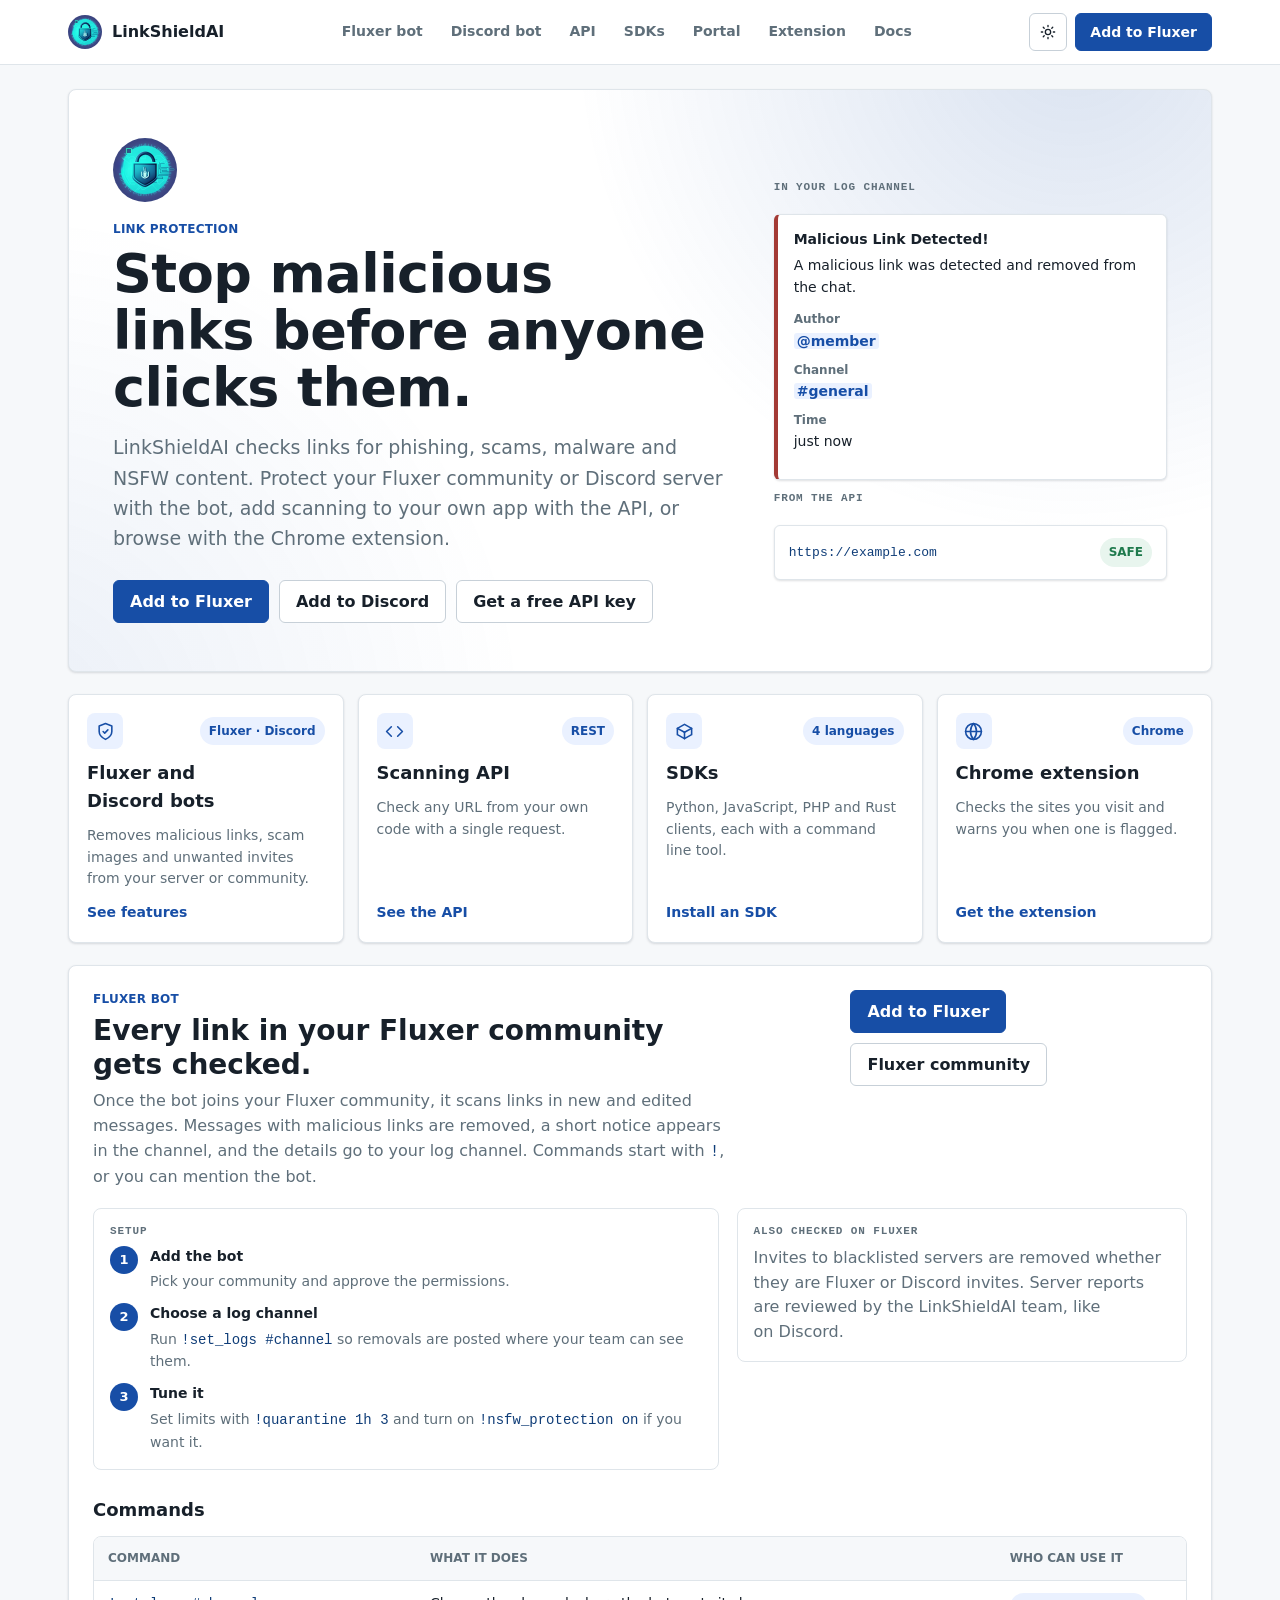
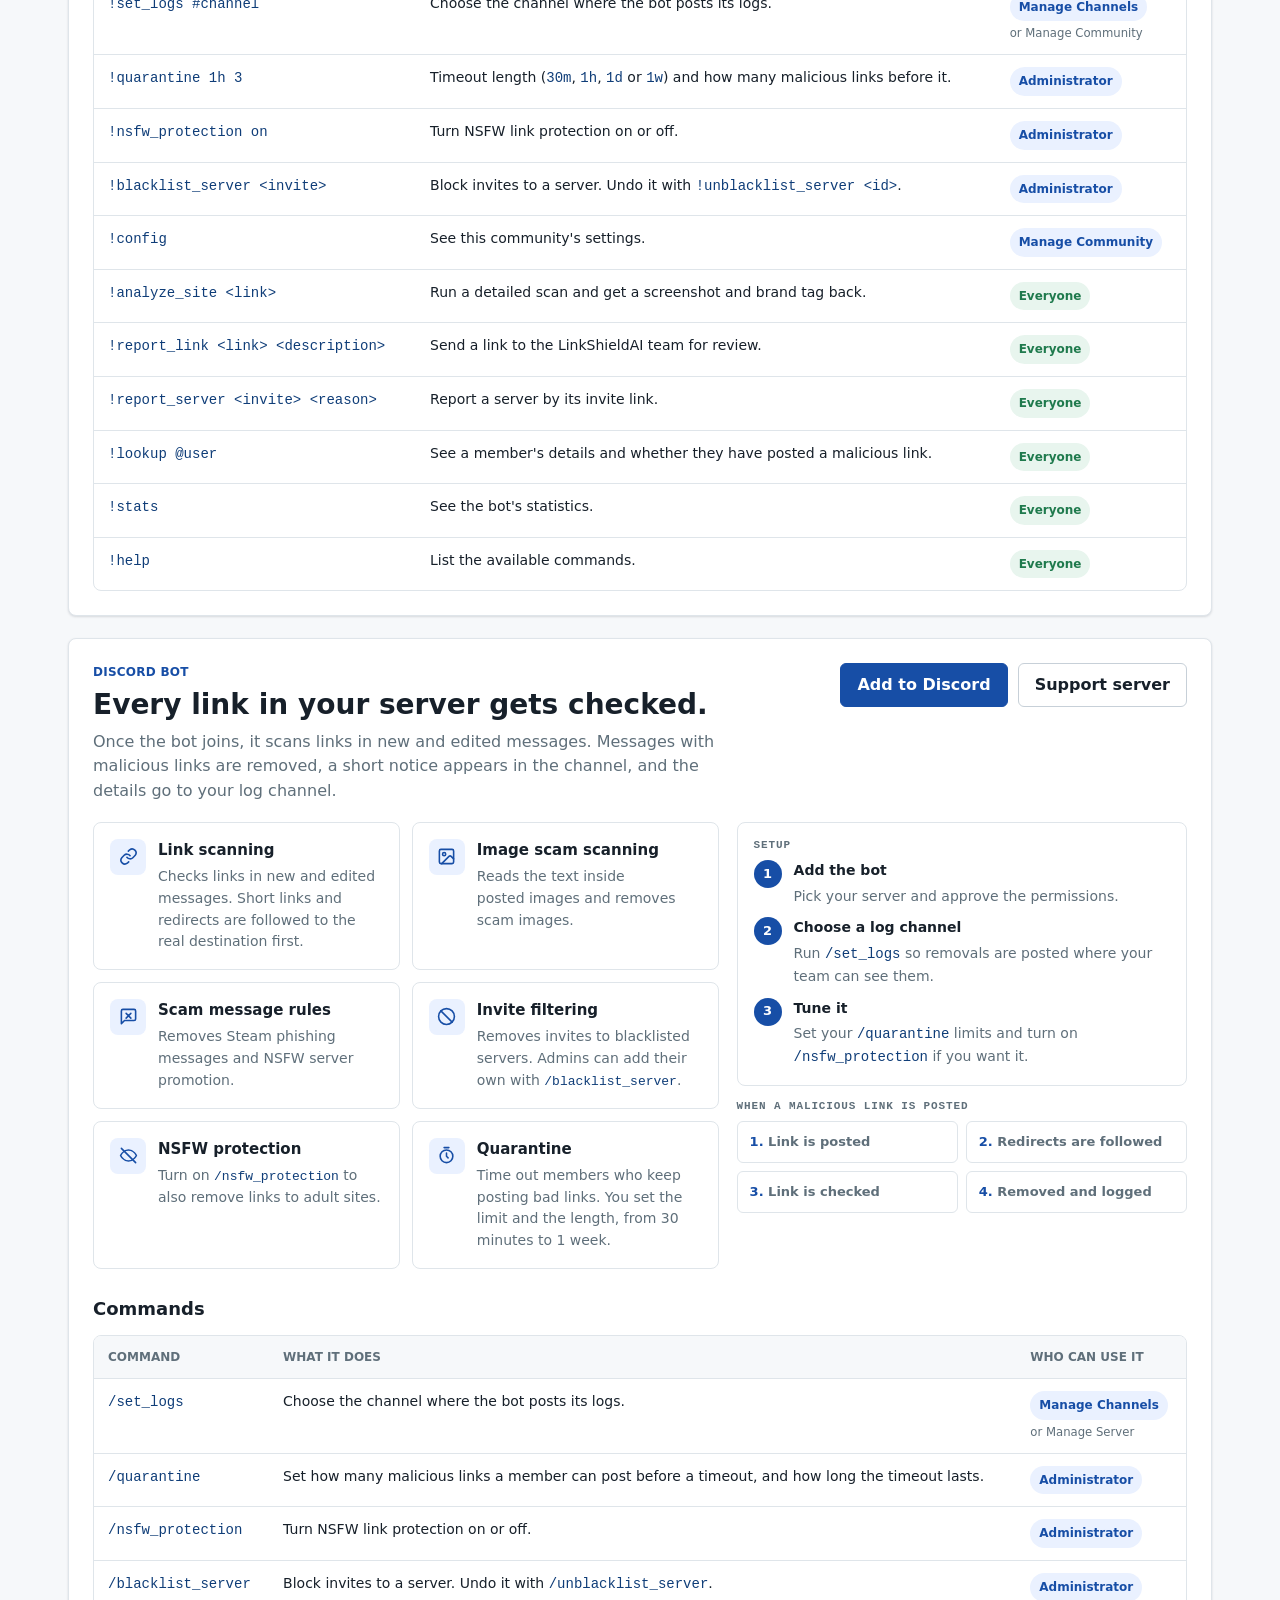
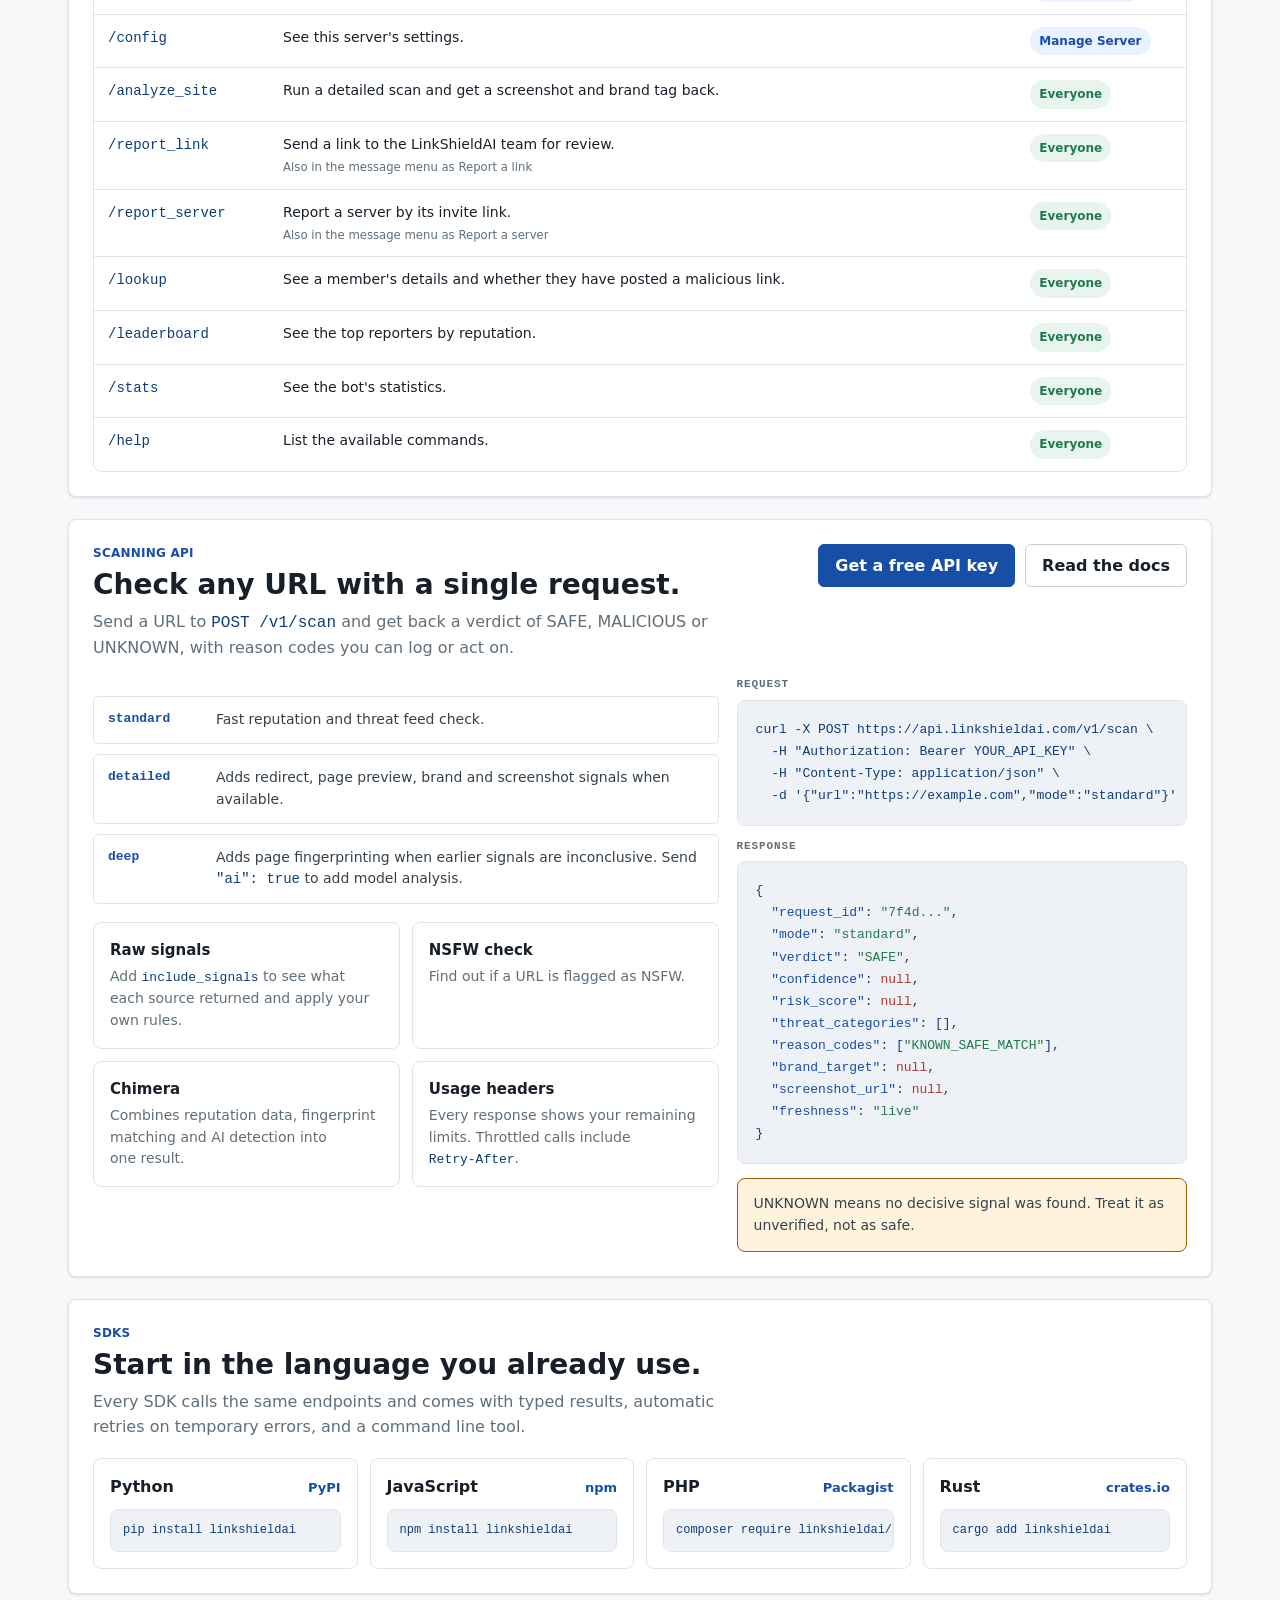
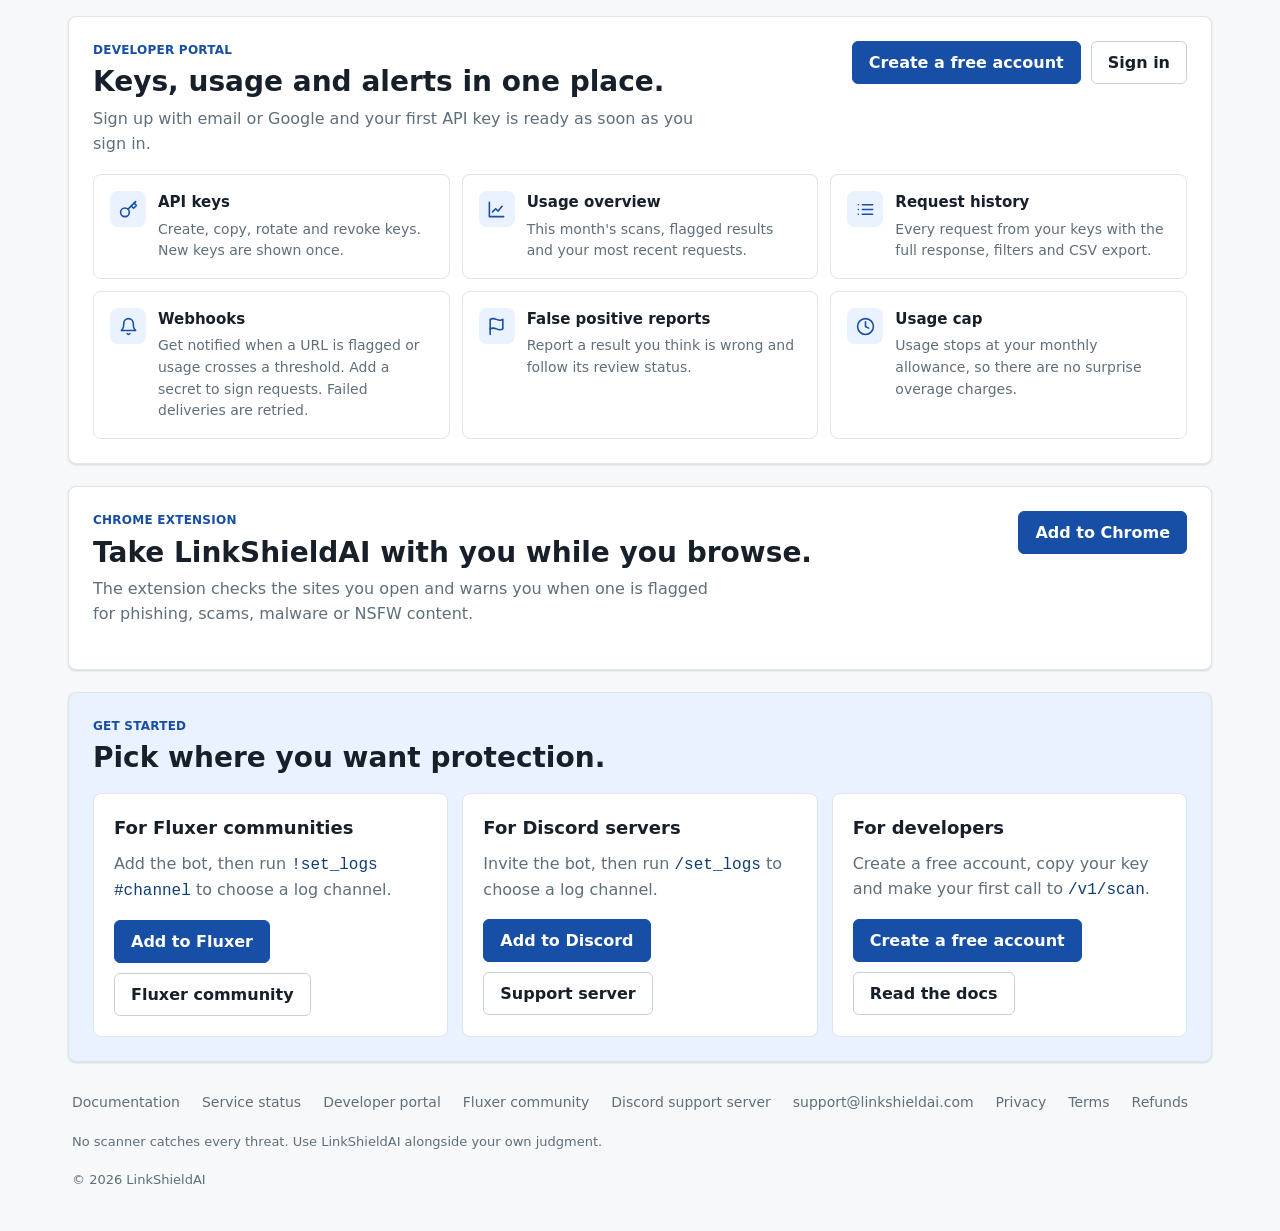
==== commit eba1c879: "Add files via upload" ====
--- a/index.html
+++ b/index.html
@@ -4,10 +4,10 @@
   <meta charset="utf-8">
   <meta name="viewport" content="width=device-width, initial-scale=1">
   <script>(function(){try{var t=localStorage.getItem('lsa-theme');if(t==='light'||t==='dark')document.documentElement.setAttribute('data-theme',t);}catch(e){}})();</script>
-  <title>LinkShieldAI | Link protection for Discord and developers</title>
-  <meta name="description" content="LinkShieldAI finds phishing, scam, malware and NSFW links. Protect your Discord server with the bot, scan URLs from your own app with the API and SDKs, or browse with the Chrome extension.">
+  <title>LinkShieldAI | Link protection for Fluxer, Discord and developers</title>
+  <meta name="description" content="LinkShieldAI finds phishing, scam, malware and NSFW links. Protect your Fluxer community or Discord server with the bot, scan URLs from your own app with the API and SDKs, or browse with the Chrome extension.">
   <meta property="og:title" content="LinkShieldAI">
-  <meta property="og:description" content="Stop malicious links before anyone clicks them. Discord bot, scanning API, SDKs and Chrome extension.">
+  <meta property="og:description" content="Stop malicious links before anyone clicks them. Fluxer and Discord bots, scanning API, SDKs and Chrome extension.">
   <meta property="og:image" content="https://linkshieldai.com/lsa.png">
   <meta property="og:url" content="https://linkshieldai.com/">
   <meta name="theme-color" content="#f6f8fa" media="(prefers-color-scheme: light)">
@@ -312,7 +312,7 @@
 
     /* Get started */
     .quickstart-panel { background: var(--tag-bg); }
-    .paths { display: grid; grid-template-columns: repeat(2, minmax(0, 1fr)); gap: 14px; margin-top: 18px; }
+    .paths { display: grid; grid-template-columns: repeat(auto-fit, minmax(240px, 1fr)); gap: 14px; margin-top: 18px; }
     .path { display: grid; gap: 10px; align-content: start; padding: 20px; border: 1px solid var(--line); border-radius: var(--radius-card); background: var(--panel); }
     .path h3 { font-size: 18px; }
     .path p { color: var(--muted); }
@@ -362,6 +362,7 @@
   <div class="topnav-inner">
     <a class="brand" href="#top"><img src="lsa.png" alt="" width="34" height="34"><span>LinkShieldAI</span></a>
     <nav aria-label="Sections">
+      <a href="#fluxer">Fluxer bot</a>
       <a href="#discord">Discord bot</a>
       <a href="#api">API</a>
       <a href="#sdks">SDKs</a>
@@ -371,7 +372,7 @@
     </nav>
     <div class="topnav-actions">
       <button type="button" class="theme-toggle" aria-label="Toggle light or dark theme"><svg class="theme-toggle-light" viewBox="0 0 24 24" fill="none" stroke="currentColor" stroke-width="2" stroke-linecap="round" aria-hidden="true"><circle cx="12" cy="12" r="4"/><path d="M12 2v2M12 20v2M2 12h2M20 12h2M4.9 4.9l1.4 1.4M17.7 17.7l1.4 1.4M19.1 4.9l-1.4 1.4M6.3 17.7l-1.4 1.4"/></svg><svg class="theme-toggle-dark" viewBox="0 0 24 24" fill="none" stroke="currentColor" stroke-width="2" stroke-linecap="round" aria-hidden="true"><path d="M21 12.8A9 9 0 1 1 11.2 3a7 7 0 0 0 9.8 9.8z"/></svg></button>
-      <a class="button-link" href="https://discord.com/oauth2/authorize?client_id=839192943931162643&amp;permissions=1099511965760&amp;scope=bot">Add to Discord</a>
+      <a class="button-link" href="https://web.fluxer.app/oauth2/authorize?client_id=1553493782584897538&amp;scope=bot&amp;permissions=18015498558106695">Add to Fluxer</a>
     </div>
   </div>
 </header>
@@ -383,14 +384,15 @@
         <img class="hero-logo" src="lsa.png" alt="LinkShieldAI logo" width="64" height="64">
         <p class="eyebrow">Link protection</p>
         <h1>Stop malicious links before anyone clicks them.</h1>
-        <p class="lead">LinkShieldAI checks links for phishing, scams, malware and NSFW content. Protect your Discord server with the bot, add scanning to your own app with the API, or browse with the Chrome extension.</p>
+        <p class="lead">LinkShieldAI checks links for phishing, scams, malware and NSFW content. Protect your Fluxer community or Discord server with the bot, add scanning to your own app with the API, or browse with the Chrome extension.</p>
         <div class="button-row">
-          <a class="button-link" href="https://discord.com/oauth2/authorize?client_id=839192943931162643&amp;permissions=1099511965760&amp;scope=bot">Add to Discord</a>
+          <a class="button-link" href="https://web.fluxer.app/oauth2/authorize?client_id=1553493782584897538&amp;scope=bot&amp;permissions=18015498558106695">Add to Fluxer</a>
+          <a class="button-link secondary-link" href="https://discord.com/oauth2/authorize?client_id=839192943931162643&amp;permissions=1099511965760&amp;scope=bot">Add to Discord</a>
           <a class="button-link secondary-link" href="https://developer.linkshieldai.com/portal.php?signup=1">Get a free API key</a>
         </div>
       </div>
       <div class="hero-visual">
-        <p class="code-label">In your Discord log channel</p>
+        <p class="code-label">In your log channel</p>
         <div class="log-preview" aria-label="Example of the log the bot posts after removing a link">
           <strong>Malicious Link Detected!</strong>
           <span>A malicious link was detected and removed from the chat.</span>
@@ -410,13 +412,13 @@
   </section>
 
   <section class="product-grid" aria-label="Products">
-    <a class="product" href="#discord">
+    <a class="product" href="#fluxer">
       <div class="product-top">
         <span class="icon"><svg viewBox="0 0 24 24" aria-hidden="true"><path d="M12 22s8-4 8-10V5l-8-3-8 3v7c0 6 8 10 8 10z"/><path d="m9 12 2 2 4-4"/></svg></span>
-        <span class="status-pill info">Discord</span>
-      </div>
-      <h3>Discord bot</h3>
-      <p>Removes malicious links, scam images and unwanted invites from your server.</p>
+        <span class="status-pill info">Fluxer · Discord</span>
+      </div>
+      <h3>Fluxer and Discord bots</h3>
+      <p>Removes malicious links, scam images and unwanted invites from your server or community.</p>
       <span class="more">See features</span>
     </a>
     <a class="product" href="#api">
@@ -446,6 +448,55 @@
       <p>Checks the sites you visit and warns you when one is flagged.</p>
       <span class="more">Get the extension</span>
     </a>
+  </section>
+
+  <section class="panel" id="fluxer">
+    <div class="panel-heading">
+      <div>
+        <p class="eyebrow">Fluxer bot</p>
+        <h2>Every link in your Fluxer community gets checked.</h2>
+        <p class="muted">Once the bot joins your <a href="https://fluxer.app/">Fluxer</a> community, it scans links in new and edited messages. Messages with malicious links are removed, a short notice appears in the channel, and the details go to your log channel. Commands start with <code>!</code>, or you can mention the bot.</p>
+      </div>
+      <div class="button-row">
+        <a class="button-link" href="https://web.fluxer.app/oauth2/authorize?client_id=1553493782584897538&amp;scope=bot&amp;permissions=18015498558106695">Add to Fluxer</a>
+        <a class="button-link secondary-link" href="https://fluxer.gg/t5A9xQsl">Fluxer community</a>
+      </div>
+    </div>
+
+    <div class="split">
+      <div class="box">
+        <p class="code-label">Setup</p>
+        <ol class="setup-list">
+          <li><strong>Add the bot</strong><span>Pick your community and approve the permissions.</span></li>
+          <li><strong>Choose a log channel</strong><span>Run <code>!set_logs #channel</code> so removals are posted where your team can see them.</span></li>
+          <li><strong>Tune it</strong><span>Set limits with <code>!quarantine 1h 3</code> and turn on <code>!nsfw_protection on</code> if you want it.</span></li>
+        </ol>
+      </div>
+      <div class="box">
+        <p class="code-label">Also checked on Fluxer</p>
+        <p class="muted">Invites to blacklisted servers are removed whether they are Fluxer or Discord invites. Server reports are reviewed by the LinkShieldAI team, like on Discord.</p>
+      </div>
+    </div>
+
+    <h3 class="subheading">Commands</h3>
+    <div class="table-wrap">
+      <table>
+        <thead><tr><th>Command</th><th>What it does</th><th>Who can use it</th></tr></thead>
+        <tbody>
+          <tr><td><code>!set_logs #channel</code></td><td>Choose the channel where the bot posts its logs.</td><td><span class="status-pill info">Manage Channels</span><small>or Manage Community</small></td></tr>
+          <tr><td><code>!quarantine 1h 3</code></td><td>Timeout length (<code>30m</code>, <code>1h</code>, <code>1d</code> or <code>1w</code>) and how many malicious links before it.</td><td><span class="status-pill info">Administrator</span></td></tr>
+          <tr><td><code>!nsfw_protection on</code></td><td>Turn NSFW link protection on or off.</td><td><span class="status-pill info">Administrator</span></td></tr>
+          <tr><td><code>!blacklist_server &lt;invite&gt;</code></td><td>Block invites to a server. Undo it with <code>!unblacklist_server &lt;id&gt;</code>.</td><td><span class="status-pill info">Administrator</span></td></tr>
+          <tr><td><code>!config</code></td><td>See this community's settings.</td><td><span class="status-pill info">Manage Community</span></td></tr>
+          <tr><td><code>!analyze_site &lt;link&gt;</code></td><td>Run a detailed scan and get a screenshot and brand tag back.</td><td><span class="status-pill good">Everyone</span></td></tr>
+          <tr><td><code>!report_link &lt;link&gt; &lt;description&gt;</code></td><td>Send a link to the LinkShieldAI team for review.</td><td><span class="status-pill good">Everyone</span></td></tr>
+          <tr><td><code>!report_server &lt;invite&gt; &lt;reason&gt;</code></td><td>Report a server by its invite link.</td><td><span class="status-pill good">Everyone</span></td></tr>
+          <tr><td><code>!lookup @user</code></td><td>See a member's details and whether they have posted a malicious link.</td><td><span class="status-pill good">Everyone</span></td></tr>
+          <tr><td><code>!stats</code></td><td>See the bot's statistics.</td><td><span class="status-pill good">Everyone</span></td></tr>
+          <tr><td><code>!help</code></td><td>List the available commands.</td><td><span class="status-pill good">Everyone</span></td></tr>
+        </tbody>
+      </table>
+    </div>
   </section>
 
   <section class="panel" id="discord">
@@ -650,7 +701,7 @@
       </article>
       <article class="feature">
         <span class="icon"><svg viewBox="0 0 24 24" aria-hidden="true"><path d="M12 22c5.5 0 10-4.5 10-10S17.5 2 12 2 2 6.5 2 12s4.5 10 10 10z"/><path d="M12 6v6l4 2"/></svg></span>
-        <div><h3>Usage cap</h3><p>Choose what happens when you reach your monthly allowance.</p></div>
+        <div><h3>Usage cap</h3><p>Usage stops at your monthly allowance, so there are no surprise overage charges.</p></div>
       </article>
     </div>
   </section>
@@ -673,6 +724,14 @@
     <h2 id="start-title">Pick where you want protection.</h2>
     <div class="paths">
       <article class="path">
+        <h3>For Fluxer communities</h3>
+        <p>Add the bot, then run <code>!set_logs #channel</code> to choose a log channel.</p>
+        <div class="button-row">
+          <a class="button-link" href="https://web.fluxer.app/oauth2/authorize?client_id=1553493782584897538&amp;scope=bot&amp;permissions=18015498558106695">Add to Fluxer</a>
+          <a class="button-link secondary-link" href="https://fluxer.gg/t5A9xQsl">Fluxer community</a>
+        </div>
+      </article>
+      <article class="path">
         <h3>For Discord servers</h3>
         <p>Invite the bot, then run <code>/set_logs</code> to choose a log channel.</p>
         <div class="button-row">
@@ -696,7 +755,8 @@
       <a href="https://docs.linkshieldai.com/">Documentation</a>
       <a href="https://status.linkshieldai.com">Service status</a>
       <a href="https://developer.linkshieldai.com/portal.php">Developer portal</a>
-      <a href="https://discord.gg/PE7ZTcdtGZ">Support server</a>
+      <a href="https://fluxer.gg/t5A9xQsl">Fluxer community</a>
+      <a href="https://discord.gg/PE7ZTcdtGZ">Discord support server</a>
       <a href="mailto:support@linkshieldai.com">support@linkshieldai.com</a>
       <a href="privacy-policy.html">Privacy</a>
       <a href="terms-of-service.html">Terms</a>
